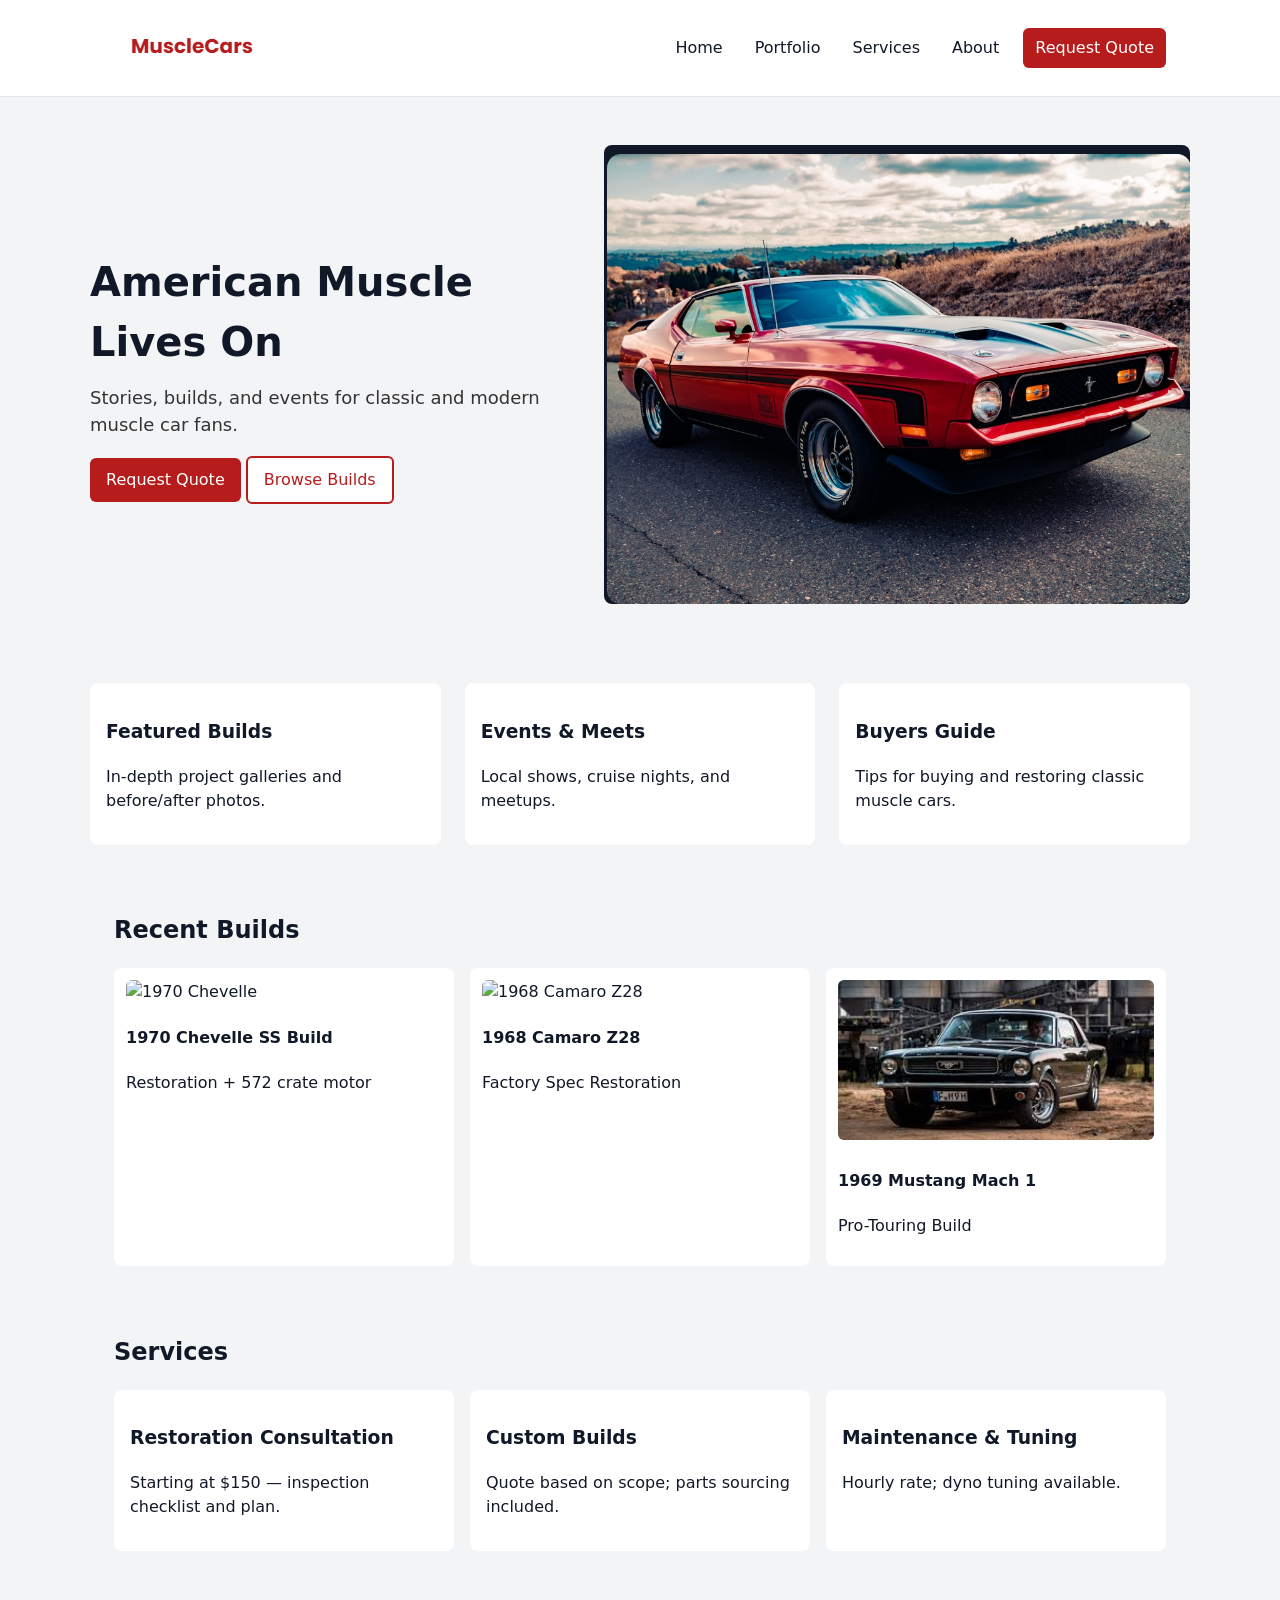
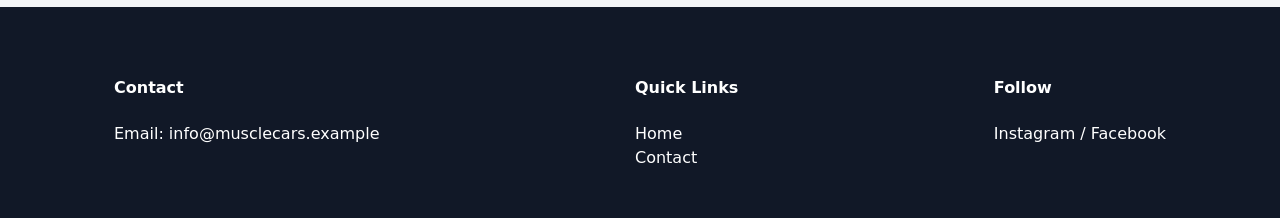
==== index.html @ 22e44e2d "Corrections" ====
<!doctype html>
<html lang="en">
<head>
  <meta charset="utf-8" />
  <meta name="viewport" content="width=device-width, initial-scale=1" />
  <title>Muscle Cars — Home</title>
  <meta name="description" content="Muscle Cars: builds, restorations, and events for classic and modern muscle car fans." />
  <link rel="stylesheet" href="css/styles.css" />
  <!-- Internal CSS example (for assignment requirement) -->
  <style>
    /* Internal CSS: small page-specific rule */
    .hero-sub { color: #333333; font-size: 18px; }
  </style>
</head>
<body>
  <header class="site-header">
    <div class="container header-inner">
      <img src="images/MuscleCarLogo.png" alt="Muscle Cars logo" class="logo" />
      <nav class="main-nav" aria-label="Main navigation">
        <a class="nav-link" href="index.html">Home</a>
        <a class="nav-link" href="index.html#portfolio">Portfolio</a>
        <a class="nav-link" href="index.html#services">Services</a>
        <a class="nav-link" href="contact.html">About</a>
        <a class="nav-cta" href="contact.html">Request Quote</a>
      </nav>
    </div>
  </header>

  <main>
    <section class="hero container" id="home-hero">
      <div class="hero-text">
        <h1 class="hero-title">American Muscle Lives On</h1>
        <p class="hero-sub">Stories, builds, and events for classic and modern muscle car fans.</p>
        <a class="btn btn-primary" href="contact.html">Request Quote</a>
        <a class="btn btn-secondary" href="#portfolio">Browse Builds</a>
      </div>
      <div class="hero-image">
        <img src="images/RedMuscle.png" alt="Red muscle car" />
      </div>
    </section>

    <section class="features container">
      <div class="feature">
        <h3>Featured Builds</h3>
        <p>In-depth project galleries and before/after photos.</p>
      </div>
      <div class="feature">
        <h3>Events & Meets</h3>
        <p>Local shows, cruise nights, and meetups.</p>
      </div>
      <div class="feature">
        <h3>Buyers Guide</h3>
        <p>Tips for buying and restoring classic muscle cars.</p>
      </div>
    </section>

    <section id="portfolio" class="portfolio container">
      <h2>Recent Builds</h2>
      <div class="project-grid">
        <article class="project-card">
          <img src="images/chevelle.png" alt="1970 Chevelle" />
          <h4 class="project-title">1970 Chevelle SS Build</h4>
          <p class="project-tag">Restoration + 572 crate motor</p>
        </article>
        <article class="project-card">
          <img src="images/camaro.png" alt="1968 Camaro Z28" />
          <h4 class="project-title">1968 Camaro Z28</h4>
          <p class="project-tag">Factory Spec Restoration</p>
        </article>
        <article class="project-card">
          <img src="images/Mustang.png" alt="1969 Mustang Mach 1" />
          <h4 class="project-title">1969 Mustang Mach 1</h4>
          <p class="project-tag">Pro-Touring Build</p>
        </article>
      </div>
    </section>

    <section id="services" class="services container">
      <h2>Services</h2>
      <div class="service-grid">
        <div class="service-card">
          <h3>Restoration Consultation</h3>
          <p>Starting at $150 — inspection checklist and plan.</p>
        </div>
        <div class="service-card">
          <h3>Custom Builds</h3>
          <p>Quote based on scope; parts sourcing included.</p>
        </div>
        <div class="service-card">
          <h3>Maintenance & Tuning</h3>
          <p>Hourly rate; dyno tuning available.</p>
        </div>
      </div>
    </section>
  </main>

  <footer class="site-footer">
    <div class="container footer-inner">
      <div class="footer-col">
        <h4>Contact</h4>
        <p>Email: info@musclecars.example</p>
      </div>
      <div class="footer-col">
        <h4>Quick Links</h4>
        <a href="index.html">Home</a><br />
        <a href="contact.html">Contact</a>
      </div>
      <div class="footer-col">
        <h4>Follow</h4>
        <p>Instagram / Facebook</p>
      </div>
    </div>
  </footer>

  <!-- Inline CSS example on a single element (for assignment requirement) -->
  <script>
    // No inline CSS here; example below in contact.html form button
  </script>
</body>
</html>
---- css/styles.css ----
/* css/styles.css - External stylesheet */

/* Root variables */
:root{
  --primary:#B71C1C;
  --accent:#111827;
  --bg:#F3F4F6;
  --muted:#9CA3AF;
  --container-width:1100px;
  --gap:24px;
  --radius:8px;
  font-family: Inter, system-ui, -apple-system, "Segoe UI", Roboto, "Helvetica Neue", Arial;
}

/* Global reset and container */
*{box-sizing:border-box}
body{margin:0;background:var(--bg);color:var(--accent);line-height:1.5}
.container{max-width:var(--container-width);margin:0 auto;padding:24px}

/* Header */
.site-header{background:#fff;border-bottom:1px solid #e6e6e6}
.header-inner{display:flex;align-items:center;justify-content:space-between}
.logo{height:48px}
.main-nav{display:flex;gap:16px;align-items:center}
.nav-link{text-decoration:none;color:var(--accent);padding:8px}
.nav-cta{background:var(--primary);color:#fff;padding:8px 12px;border-radius:6px;text-decoration:none}

/* Hero */
.hero{display:flex;gap:32px;align-items:center;padding:48px 0}
.hero-text{flex:1}
.hero-title{font-size:40px;margin:0 0 12px}
.hero-sub{margin:0 0 18px;color:var(--muted)}
.hero-image img{max-width:100%;border-radius:8px}

/* Buttons */
.btn{display:inline-block;text-decoration:none;border-radius:6px;padding:10px 16px}
.btn-primary{background:var(--primary);color:#fff}
.btn-secondary{background:#fff;border:2px solid var(--primary);color:var(--primary)}

/* Features */
.features{display:flex;gap:24px;padding:24px 0}
.feature{background:#fff;padding:16px;border-radius:8px;flex:1}

/* Portfolio */
.project-grid{display:grid;grid-template-columns:repeat(3,1fr);gap:16px;margin-top:16px}
.project-card{background:#fff;padding:12px;border-radius:8px}
.project-card img{width:100%;height:160px;object-fit:cover;border-radius:6px}
.placeholder-img{height:160px;background:#ddd;border-radius:6px}

/* Services */
.service-grid{display:flex;gap:16px}
.service-card{background:#fff;padding:16px;border-radius:8px;flex:1}

/* Form */
.form{background:#fff;padding:20px;border-radius:8px}
.form-input{width:100%;padding:10px;margin:8px 0 16px;border:1px solid #ddd;border-radius:6px}
.checkbox-label{display:flex;gap:8px;align-items:center}

/* Footer */
.site-footer{background:#111827;color:#fff;padding:24px 0;margin-top:32px}
.footer-inner{display:flex;gap:24px;justify-content:space-between}
.footer-col a{color:#fff;text-decoration:none}

/* Responsive rules */
@media (max-width: 900px){
  .hero{flex-direction:column}
  .project-grid{grid-template-columns:repeat(2,1fr)}
  .service-grid{flex-direction:column}
}
@media (max-width: 480px){
  .project-grid{grid-template-columns:1fr}
  .header-inner{flex-direction:column;gap:12px}
  .hero-title{font-size:28px}
}
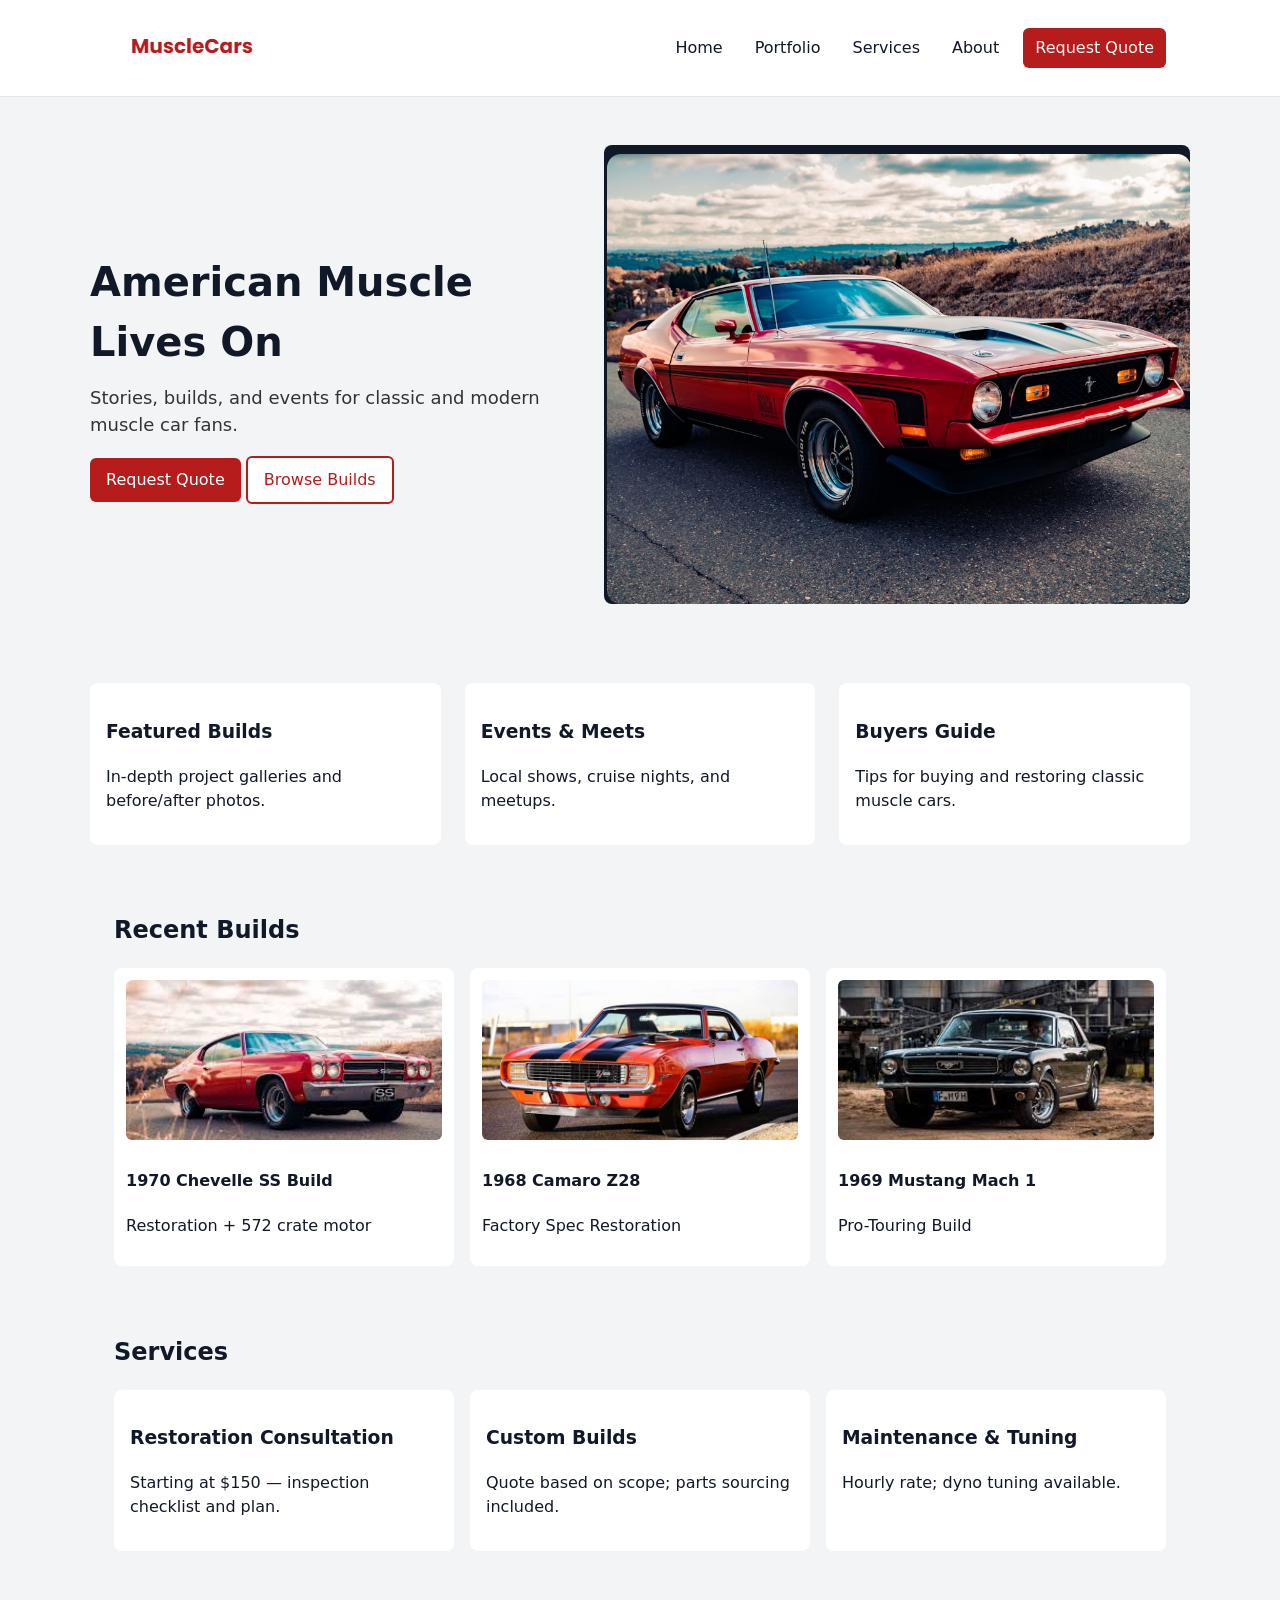
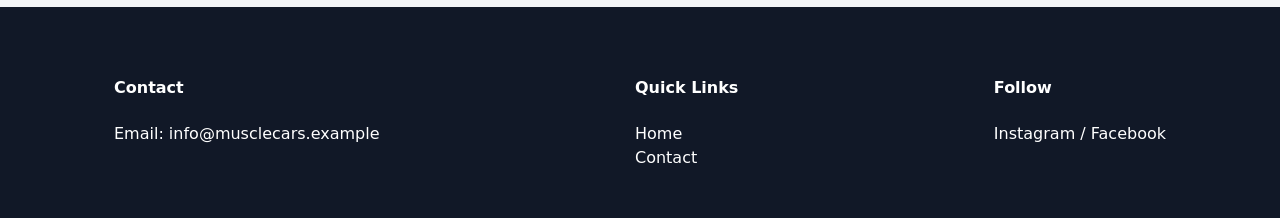
==== commit 0ec60826: "photo correction" ====
--- a/index.html
+++ b/index.html
@@ -58,12 +58,12 @@
       <h2>Recent Builds</h2>
       <div class="project-grid">
         <article class="project-card">
-          <img src="images/chevelle.png" alt="1970 Chevelle" />
+          <img src="images/Chevelle.png" alt="1970 Chevelle" />
           <h4 class="project-title">1970 Chevelle SS Build</h4>
           <p class="project-tag">Restoration + 572 crate motor</p>
         </article>
         <article class="project-card">
-          <img src="images/camaro.png" alt="1968 Camaro Z28" />
+          <img src="images/Camaro.png" alt="1968 Camaro Z28" />
           <h4 class="project-title">1968 Camaro Z28</h4>
           <p class="project-tag">Factory Spec Restoration</p>
         </article>
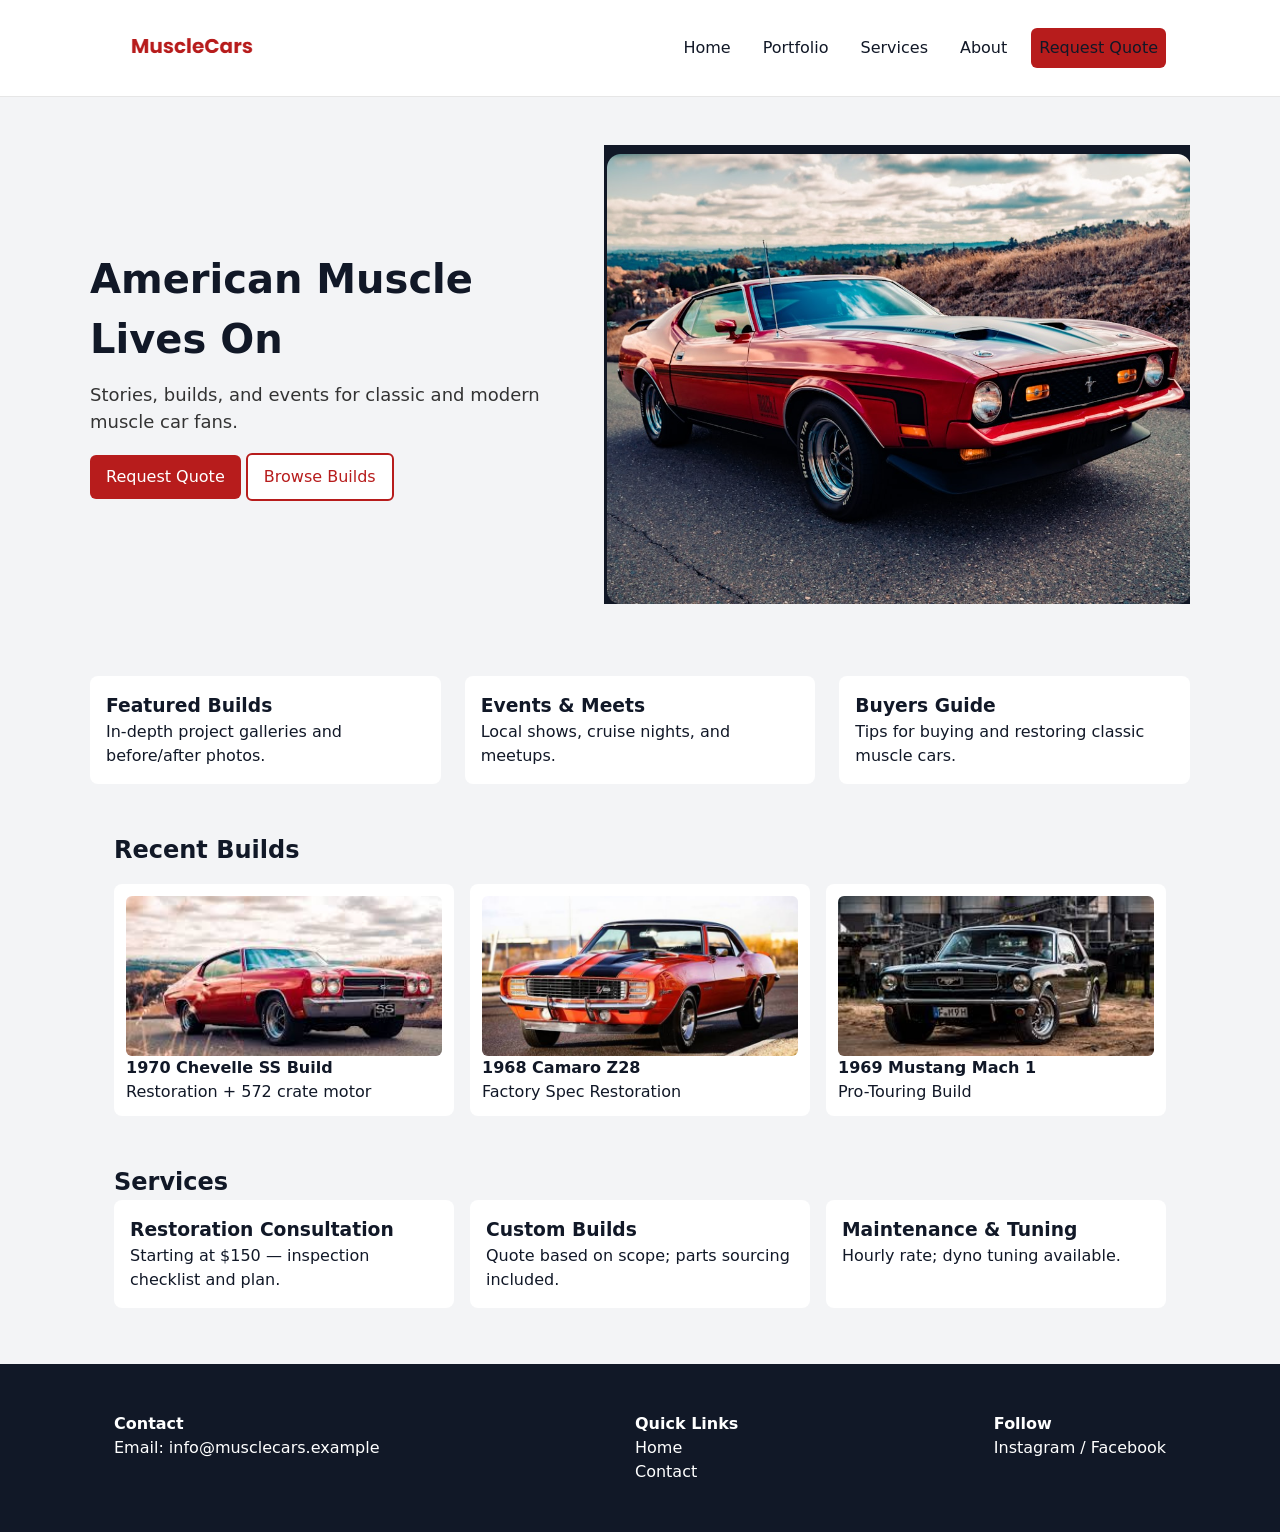
==== commit ee143c30: "mobile edits" ====
--- a/index.html
+++ b/index.html
@@ -6,20 +6,25 @@
   <title>Muscle Cars — Home</title>
   <meta name="description" content="Muscle Cars: builds, restorations, and events for classic and modern muscle car fans." />
   <link rel="stylesheet" href="css/styles.css" />
-  <!-- Internal CSS example (for assignment requirement) -->
+
+  <!-- Internal CSS (assignment requirement) -->
   <style>
-    /* Internal CSS: small page-specific rule */
     .hero-sub { color: #333333; font-size: 18px; }
   </style>
 </head>
+
 <body>
   <header class="site-header">
     <div class="container header-inner">
       <img src="images/MuscleCarLogo.png" alt="Muscle Cars logo" class="logo" />
+
+      <!-- Mobile Menu Button -->
+      <button class="menu-toggle" aria-label="Toggle navigation">☰</button>
+
       <nav class="main-nav" aria-label="Main navigation">
         <a class="nav-link" href="index.html">Home</a>
-        <a class="nav-link" href="index.html#portfolio">Portfolio</a>
-        <a class="nav-link" href="index.html#services">Services</a>
+        <a class="nav-link" href="#portfolio">Portfolio</a>
+        <a class="nav-link" href="#services">Services</a>
         <a class="nav-link" href="contact.html">About</a>
         <a class="nav-cta" href="contact.html">Request Quote</a>
       </nav>
@@ -34,6 +39,7 @@
         <a class="btn btn-primary" href="contact.html">Request Quote</a>
         <a class="btn btn-secondary" href="#portfolio">Browse Builds</a>
       </div>
+
       <div class="hero-image">
         <img src="images/RedMuscle.png" alt="Red muscle car" />
       </div>
@@ -62,11 +68,13 @@
           <h4 class="project-title">1970 Chevelle SS Build</h4>
           <p class="project-tag">Restoration + 572 crate motor</p>
         </article>
+
         <article class="project-card">
           <img src="images/Camaro.png" alt="1968 Camaro Z28" />
           <h4 class="project-title">1968 Camaro Z28</h4>
           <p class="project-tag">Factory Spec Restoration</p>
         </article>
+
         <article class="project-card">
           <img src="images/Mustang.png" alt="1969 Mustang Mach 1" />
           <h4 class="project-title">1969 Mustang Mach 1</h4>
@@ -100,11 +108,13 @@
         <h4>Contact</h4>
         <p>Email: info@musclecars.example</p>
       </div>
+
       <div class="footer-col">
         <h4>Quick Links</h4>
         <a href="index.html">Home</a><br />
         <a href="contact.html">Contact</a>
       </div>
+
       <div class="footer-col">
         <h4>Follow</h4>
         <p>Instagram / Facebook</p>
@@ -112,9 +122,13 @@
     </div>
   </footer>
 
-  <!-- Inline CSS example on a single element (for assignment requirement) -->
   <script>
-    // No inline CSS here; example below in contact.html form button
+    // Mobile menu toggle
+    const toggle = document.querySelector(".menu-toggle");
+    const nav = document.querySelector(".main-nav");
+    toggle.addEventListener("click", () => {
+      nav.classList.toggle("open");
+    });
   </script>
 </body>
 </html>
--- a/css/styles.css
+++ b/css/styles.css
@@ -1,5 +1,3 @@
-/* css/styles.css - External stylesheet */
-
 /* Root variables */
 :root{
   --primary:#B71C1C;
@@ -12,25 +10,51 @@
   font-family: Inter, system-ui, -apple-system, "Segoe UI", Roboto, "Helvetica Neue", Arial;
 }
 
-/* Global reset and container */
-*{box-sizing:border-box}
-body{margin:0;background:var(--bg);color:var(--accent);line-height:1.5}
+/* Reset */
+*{box-sizing:border-box;margin:0;padding:0}
+body{background:var(--bg);color:var(--accent);line-height:1.5}
+img{max-width:100%;height:auto;display:block}
+
+/* Layout */
 .container{max-width:var(--container-width);margin:0 auto;padding:24px}
 
 /* Header */
-.site-header{background:#fff;border-bottom:1px solid #e6e6e6}
+.site-header{background:#fff;border-bottom:1px solid #e6e6e6;position:sticky;top:0;z-index:10}
 .header-inner{display:flex;align-items:center;justify-content:space-between}
 .logo{height:48px}
-.main-nav{display:flex;gap:16px;align-items:center}
-.nav-link{text-decoration:none;color:var(--accent);padding:8px}
-.nav-cta{background:var(--primary);color:#fff;padding:8px 12px;border-radius:6px;text-decoration:none}
+
+/* Mobile Menu Button */
+.menu-toggle{
+  display:none;
+  background:none;
+  border:none;
+  font-size:28px;
+  cursor:pointer;
+}
+
+/* Navigation */
+.main-nav{
+  display:flex;
+  gap:16px;
+  align-items:center;
+}
+.main-nav a{text-decoration:none;color:var(--accent);padding:8px}
+.nav-cta{background:var(--primary);color:#fff;padding:8px 12px;border-radius:6px}
+
+/* Mobile Nav */
+.main-nav.open{
+  display:flex;
+  flex-direction:column;
+  background:#fff;
+  padding:16px;
+  width:100%;
+}
 
 /* Hero */
 .hero{display:flex;gap:32px;align-items:center;padding:48px 0}
 .hero-text{flex:1}
-.hero-title{font-size:40px;margin:0 0 12px}
-.hero-sub{margin:0 0 18px;color:var(--muted)}
-.hero-image img{max-width:100%;border-radius:8px}
+.hero-title{font-size:40px;margin-bottom:12px}
+.hero-sub{margin-bottom:18px;color:var(--muted)}
 
 /* Buttons */
 .btn{display:inline-block;text-decoration:none;border-radius:6px;padding:10px 16px}
@@ -42,33 +66,58 @@
 .feature{background:#fff;padding:16px;border-radius:8px;flex:1}
 
 /* Portfolio */
-.project-grid{display:grid;grid-template-columns:repeat(3,1fr);gap:16px;margin-top:16px}
+.project-grid{
+  display:grid;
+  grid-template-columns:repeat(3,1fr);
+  gap:16px;
+  margin-top:16px;
+}
 .project-card{background:#fff;padding:12px;border-radius:8px}
 .project-card img{width:100%;height:160px;object-fit:cover;border-radius:6px}
-.placeholder-img{height:160px;background:#ddd;border-radius:6px}
 
 /* Services */
 .service-grid{display:flex;gap:16px}
 .service-card{background:#fff;padding:16px;border-radius:8px;flex:1}
 
 /* Form */
-.form{background:#fff;padding:20px;border-radius:8px}
-.form-input{width:100%;padding:10px;margin:8px 0 16px;border:1px solid #ddd;border-radius:6px}
+.form{background:#fff;padding:20px;border-radius:8px;margin-bottom:32px}
+.form-input{
+  width:100%;
+  padding:10px;
+  margin:8px 0 16px;
+  border:1px solid #ddd;
+  border-radius:6px;
+}
 .checkbox-label{display:flex;gap:8px;align-items:center}
 
 /* Footer */
 .site-footer{background:#111827;color:#fff;padding:24px 0;margin-top:32px}
-.footer-inner{display:flex;gap:24px;justify-content:space-between}
+.footer-inner{display:flex;gap:24px;justify-content:space-between;flex-wrap:wrap}
 .footer-col a{color:#fff;text-decoration:none}
 
-/* Responsive rules */
+/* ------------------------------- */
+/* RESPONSIVE BREAKPOINTS */
+/* ------------------------------- */
+
+/* Tablet */
 @media (max-width: 900px){
-  .hero{flex-direction:column}
+  .hero{flex-direction:column;text-align:center}
+  .features{flex-direction:column}
+  .service-grid{flex-direction:column}
   .project-grid{grid-template-columns:repeat(2,1fr)}
-  .service-grid{flex-direction:column}
 }
+
+/* Mobile */
+@media (max-width: 768px){
+  .menu-toggle{display:block}
+  .main-nav{display:none}
+  .hero-title{font-size:32px}
+}
+
+/* Small Mobile */
 @media (max-width: 480px){
   .project-grid{grid-template-columns:1fr}
   .header-inner{flex-direction:column;gap:12px}
-  .hero-title{font-size:28px}
+  .hero-title{font-size:26px}
+  body{font-size:16px}
 }
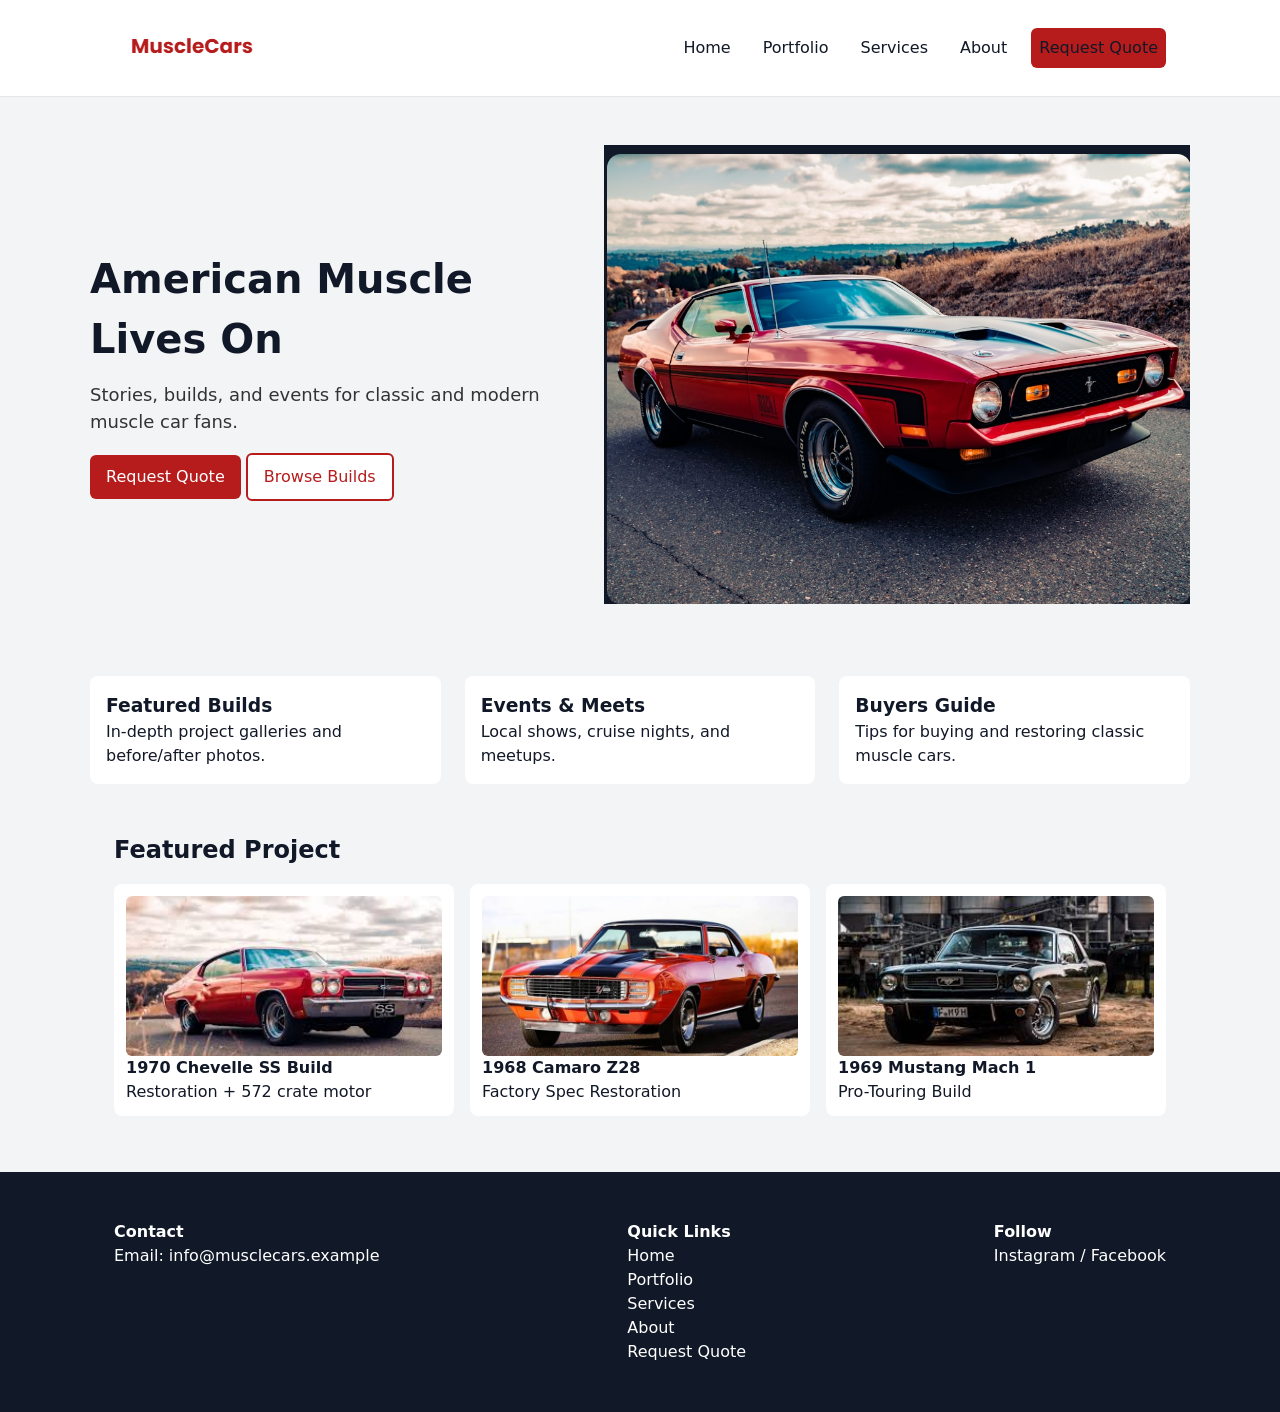
==== commit f8f251f5: "major changes" ====
--- a/index.html
+++ b/index.html
@@ -6,27 +6,23 @@
   <title>Muscle Cars — Home</title>
   <meta name="description" content="Muscle Cars: builds, restorations, and events for classic and modern muscle car fans." />
   <link rel="stylesheet" href="css/styles.css" />
-
-  <!-- Internal CSS (assignment requirement) -->
   <style>
     .hero-sub { color: #333333; font-size: 18px; }
   </style>
 </head>
-
 <body>
   <header class="site-header">
     <div class="container header-inner">
       <img src="images/MuscleCarLogo.png" alt="Muscle Cars logo" class="logo" />
 
-      <!-- Mobile Menu Button -->
-      <button class="menu-toggle" aria-label="Toggle navigation">☰</button>
+      <button class="menu-toggle" aria-label="Toggle navigation" aria-expanded="false">☰</button>
 
       <nav class="main-nav" aria-label="Main navigation">
         <a class="nav-link" href="index.html">Home</a>
-        <a class="nav-link" href="#portfolio">Portfolio</a>
-        <a class="nav-link" href="#services">Services</a>
-        <a class="nav-link" href="contact.html">About</a>
-        <a class="nav-cta" href="contact.html">Request Quote</a>
+        <a class="nav-link" href="portfolio.html">Portfolio</a>
+        <a class="nav-link" href="services.html">Services</a>
+        <a class="nav-link" href="about.html">About</a>
+        <a class="nav-cta" href="request-quote.html">Request Quote</a>
       </nav>
     </div>
   </header>
@@ -36,8 +32,8 @@
       <div class="hero-text">
         <h1 class="hero-title">American Muscle Lives On</h1>
         <p class="hero-sub">Stories, builds, and events for classic and modern muscle car fans.</p>
-        <a class="btn btn-primary" href="contact.html">Request Quote</a>
-        <a class="btn btn-secondary" href="#portfolio">Browse Builds</a>
+        <a class="btn btn-primary" href="request-quote.html">Request Quote</a>
+        <a class="btn btn-secondary" href="portfolio.html">Browse Builds</a>
       </div>
 
       <div class="hero-image">
@@ -60,44 +56,24 @@
       </div>
     </section>
 
-    <section id="portfolio" class="portfolio container">
-      <h2>Recent Builds</h2>
+    <section class="portfolio container">
+      <h2>Featured Project</h2>
       <div class="project-grid">
         <article class="project-card">
           <img src="images/Chevelle.png" alt="1970 Chevelle" />
           <h4 class="project-title">1970 Chevelle SS Build</h4>
           <p class="project-tag">Restoration + 572 crate motor</p>
         </article>
-
         <article class="project-card">
           <img src="images/Camaro.png" alt="1968 Camaro Z28" />
           <h4 class="project-title">1968 Camaro Z28</h4>
           <p class="project-tag">Factory Spec Restoration</p>
         </article>
-
         <article class="project-card">
           <img src="images/Mustang.png" alt="1969 Mustang Mach 1" />
           <h4 class="project-title">1969 Mustang Mach 1</h4>
           <p class="project-tag">Pro-Touring Build</p>
         </article>
-      </div>
-    </section>
-
-    <section id="services" class="services container">
-      <h2>Services</h2>
-      <div class="service-grid">
-        <div class="service-card">
-          <h3>Restoration Consultation</h3>
-          <p>Starting at $150 — inspection checklist and plan.</p>
-        </div>
-        <div class="service-card">
-          <h3>Custom Builds</h3>
-          <p>Quote based on scope; parts sourcing included.</p>
-        </div>
-        <div class="service-card">
-          <h3>Maintenance & Tuning</h3>
-          <p>Hourly rate; dyno tuning available.</p>
-        </div>
       </div>
     </section>
   </main>
@@ -108,13 +84,14 @@
         <h4>Contact</h4>
         <p>Email: info@musclecars.example</p>
       </div>
-
       <div class="footer-col">
         <h4>Quick Links</h4>
         <a href="index.html">Home</a><br />
-        <a href="contact.html">Contact</a>
+        <a href="portfolio.html">Portfolio</a><br />
+        <a href="services.html">Services</a><br />
+        <a href="about.html">About</a><br />
+        <a href="request-quote.html">Request Quote</a>
       </div>
-
       <div class="footer-col">
         <h4>Follow</h4>
         <p>Instagram / Facebook</p>
@@ -123,11 +100,11 @@
   </footer>
 
   <script>
-    // Mobile menu toggle
     const toggle = document.querySelector(".menu-toggle");
     const nav = document.querySelector(".main-nav");
     toggle.addEventListener("click", () => {
-      nav.classList.toggle("open");
+      const isOpen = nav.classList.toggle("open");
+      toggle.setAttribute("aria-expanded", isOpen ? "true" : "false");
     });
   </script>
 </body>
--- a/css/styles.css
+++ b/css/styles.css
@@ -121,3 +121,19 @@
   .hero-title{font-size:26px}
   body{font-size:16px}
 }
+.page-header{
+  margin-bottom:24px;
+}
+.page-header h1{
+  font-size:32px;
+  margin-bottom:8px;
+}
+.page-header p{
+  color:var(--muted);
+}
+.about-content,
+.portfolio-list{
+  background:#fff;
+  padding:16px;
+  border-radius:8px;
+}
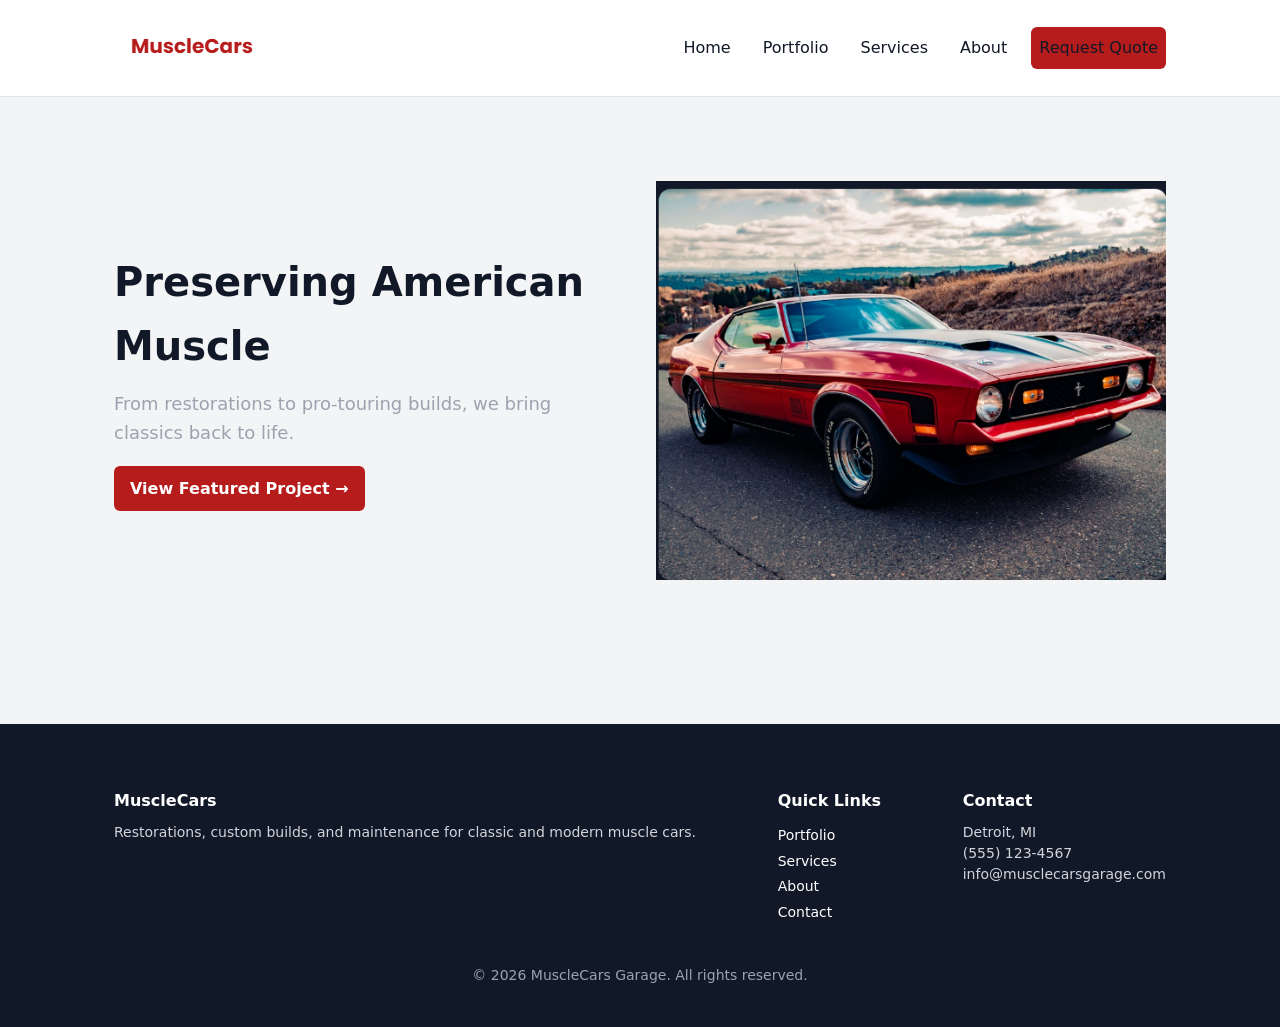
==== commit 2e9f4fb4: "Footer and Accessibility" ====
--- a/index.html
+++ b/index.html
@@ -3,77 +3,33 @@
 <head>
   <meta charset="utf-8" />
   <meta name="viewport" content="width=device-width, initial-scale=1" />
-  <title>Muscle Cars — Home</title>
-  <meta name="description" content="Muscle Cars: builds, restorations, and events for classic and modern muscle car fans." />
+  <title>MuscleCars — Home</title>
   <link rel="stylesheet" href="css/styles.css" />
-  <style>
-    .hero-sub { color: #333333; font-size: 18px; }
-  </style>
 </head>
+
 <body>
   <header class="site-header">
     <div class="container header-inner">
-      <img src="images/MuscleCarLogo.png" alt="Muscle Cars logo" class="logo" />
-
-      <button class="menu-toggle" aria-label="Toggle navigation" aria-expanded="false">☰</button>
-
-      <nav class="main-nav" aria-label="Main navigation">
-        <a class="nav-link" href="index.html">Home</a>
-        <a class="nav-link" href="portfolio.html">Portfolio</a>
-        <a class="nav-link" href="services.html">Services</a>
-        <a class="nav-link" href="about.html">About</a>
+      <img src="images/MuscleCarLogo.png" alt="MuscleCars logo" class="logo" />
+      <nav class="main-nav">
+        <a href="index.html">Home</a>
+        <a href="portfolio.html">Portfolio</a>
+        <a href="services.html">Services</a>
+        <a href="about.html">About</a>
         <a class="nav-cta" href="request-quote.html">Request Quote</a>
       </nav>
     </div>
   </header>
 
-  <main>
-    <section class="hero container" id="home-hero">
+  <main class="container">
+    <section class="hero">
       <div class="hero-text">
-        <h1 class="hero-title">American Muscle Lives On</h1>
-        <p class="hero-sub">Stories, builds, and events for classic and modern muscle car fans.</p>
-        <a class="btn btn-primary" href="request-quote.html">Request Quote</a>
-        <a class="btn btn-secondary" href="portfolio.html">Browse Builds</a>
+        <h1 class="hero-title">Preserving American Muscle</h1>
+        <p class="hero-sub">From restorations to pro‑touring builds, we bring classics back to life.</p>
+        <a href="portfolio.html#chevelle" class="btn btn-primary">View Featured Project →</a>
       </div>
-
       <div class="hero-image">
-        <img src="images/RedMuscle.png" alt="Red muscle car" />
-      </div>
-    </section>
-
-    <section class="features container">
-      <div class="feature">
-        <h3>Featured Builds</h3>
-        <p>In-depth project galleries and before/after photos.</p>
-      </div>
-      <div class="feature">
-        <h3>Events & Meets</h3>
-        <p>Local shows, cruise nights, and meetups.</p>
-      </div>
-      <div class="feature">
-        <h3>Buyers Guide</h3>
-        <p>Tips for buying and restoring classic muscle cars.</p>
-      </div>
-    </section>
-
-    <section class="portfolio container">
-      <h2>Featured Project</h2>
-      <div class="project-grid">
-        <article class="project-card">
-          <img src="images/Chevelle.png" alt="1970 Chevelle" />
-          <h4 class="project-title">1970 Chevelle SS Build</h4>
-          <p class="project-tag">Restoration + 572 crate motor</p>
-        </article>
-        <article class="project-card">
-          <img src="images/Camaro.png" alt="1968 Camaro Z28" />
-          <h4 class="project-title">1968 Camaro Z28</h4>
-          <p class="project-tag">Factory Spec Restoration</p>
-        </article>
-        <article class="project-card">
-          <img src="images/Mustang.png" alt="1969 Mustang Mach 1" />
-          <h4 class="project-title">1969 Mustang Mach 1</h4>
-          <p class="project-tag">Pro-Touring Build</p>
-        </article>
+        <img src="images/RedMuscle.png" alt="Classic muscle car" />
       </div>
     </section>
   </main>
@@ -81,31 +37,22 @@
   <footer class="site-footer">
     <div class="container footer-inner">
       <div class="footer-col">
-        <h4>Contact</h4>
-        <p>Email: info@musclecars.example</p>
+        <h4>MuscleCars</h4>
+        <p>Restorations, custom builds, and maintenance for classic and modern muscle cars.</p>
       </div>
       <div class="footer-col">
         <h4>Quick Links</h4>
-        <a href="index.html">Home</a><br />
         <a href="portfolio.html">Portfolio</a><br />
         <a href="services.html">Services</a><br />
         <a href="about.html">About</a><br />
-        <a href="request-quote.html">Request Quote</a>
+        <a href="request-quote.html">Contact</a>
       </div>
       <div class="footer-col">
-        <h4>Follow</h4>
-        <p>Instagram / Facebook</p>
+        <h4>Contact</h4>
+        <p>Detroit, MI<br />(555) 123-4567<br />info@musclecarsgarage.com</p>
       </div>
     </div>
+    <p style="text-align:center; margin-top:16px; font-size:14px; color:#9CA3AF;">© 2026 MuscleCars Garage. All rights reserved.</p>
   </footer>
-
-  <script>
-    const toggle = document.querySelector(".menu-toggle");
-    const nav = document.querySelector(".main-nav");
-    toggle.addEventListener("click", () => {
-      const isOpen = nav.classList.toggle("open");
-      toggle.setAttribute("aria-expanded", isOpen ? "true" : "false");
-    });
-  </script>
 </body>
 </html>
--- a/css/styles.css
+++ b/css/styles.css
@@ -1,139 +1,552 @@
-/* Root variables */
-:root{
-  --primary:#B71C1C;
-  --accent:#111827;
-  --bg:#F3F4F6;
-  --muted:#9CA3AF;
-  --container-width:1100px;
-  --gap:24px;
-  --radius:8px;
+/* ------------------------------- */
+/* Root Variables & Global Styles  */
+/* ------------------------------- */
+:root {
+  --primary: #B71C1C;
+  --accent: #111827;
+  --bg: #F3F4F6;
+  --muted: #9CA3AF;
+  --radius: 8px;
+  --container-width: 1100px;
   font-family: Inter, system-ui, -apple-system, "Segoe UI", Roboto, "Helvetica Neue", Arial;
 }
 
-/* Reset */
-*{box-sizing:border-box;margin:0;padding:0}
-body{background:var(--bg);color:var(--accent);line-height:1.5}
-img{max-width:100%;height:auto;display:block}
-
-/* Layout */
-.container{max-width:var(--container-width);margin:0 auto;padding:24px}
+/* Smooth scrolling */
+html {
+  scroll-behavior: smooth;
+}
+
+* {
+  box-sizing: border-box;
+  margin: 0;
+  padding: 0;
+}
+
+body {
+  background: var(--bg);
+  color: var(--accent);
+  line-height: 1.6;
+}
+
+img {
+  max-width: 100%;
+  height: auto;
+  display: block;
+}
+
+.container {
+  max-width: var(--container-width);
+  margin: 0 auto;
+  padding: 24px;
+}
 
 /* Header */
-.site-header{background:#fff;border-bottom:1px solid #e6e6e6;position:sticky;top:0;z-index:10}
-.header-inner{display:flex;align-items:center;justify-content:space-between}
-.logo{height:48px}
-
-/* Mobile Menu Button */
-.menu-toggle{
-  display:none;
-  background:none;
-  border:none;
-  font-size:28px;
-  cursor:pointer;
-}
-
-/* Navigation */
-.main-nav{
-  display:flex;
-  gap:16px;
-  align-items:center;
-}
-.main-nav a{text-decoration:none;color:var(--accent);padding:8px}
-.nav-cta{background:var(--primary);color:#fff;padding:8px 12px;border-radius:6px}
-
-/* Mobile Nav */
-.main-nav.open{
-  display:flex;
-  flex-direction:column;
-  background:#fff;
-  padding:16px;
-  width:100%;
-}
-
-/* Hero */
-.hero{display:flex;gap:32px;align-items:center;padding:48px 0}
-.hero-text{flex:1}
-.hero-title{font-size:40px;margin-bottom:12px}
-.hero-sub{margin-bottom:18px;color:var(--muted)}
+.site-header {
+  background: #fff;
+  border-bottom: 1px solid #e6e6e6;
+  position: sticky;
+  top: 0;
+  z-index: 10;
+}
+
+.header-inner {
+  display: flex;
+  align-items: center;
+  justify-content: space-between;
+}
+
+.logo {
+  height: 48px;
+}
+
+.menu-toggle {
+  display: none;
+  background: none;
+  border: none;
+  font-size: 28px;
+  cursor: pointer;
+}
+
+.main-nav {
+  display: flex;
+  gap: 16px;
+  align-items: center;
+}
+
+.main-nav a {
+  text-decoration: none;
+  color: var(--accent);
+  padding: 8px;
+  font-weight: 500;
+}
+
+.nav-cta {
+  background: var(--primary);
+  color: #fff;
+  padding: 8px 12px;
+  border-radius: 6px;
+  text-decoration: none;
+  font-weight: 600;
+}
+
+/* Hero (Home) */
+.hero {
+  display: flex;
+  gap: 32px;
+  align-items: center;
+  padding: 60px 0;
+}
+
+.hero-text {
+  flex: 1;
+}
+
+.hero-title {
+  font-size: 40px;
+  font-weight: 700;
+  margin-bottom: 12px;
+}
+
+.hero-sub {
+  margin-bottom: 18px;
+  color: var(--muted);
+  font-size: 18px;
+}
+
+.hero-image {
+  flex: 1;
+}
 
 /* Buttons */
-.btn{display:inline-block;text-decoration:none;border-radius:6px;padding:10px 16px}
-.btn-primary{background:var(--primary);color:#fff}
-.btn-secondary{background:#fff;border:2px solid var(--primary);color:var(--primary)}
-
-/* Features */
-.features{display:flex;gap:24px;padding:24px 0}
-.feature{background:#fff;padding:16px;border-radius:8px;flex:1}
-
-/* Portfolio */
-.project-grid{
-  display:grid;
-  grid-template-columns:repeat(3,1fr);
-  gap:16px;
-  margin-top:16px;
-}
-.project-card{background:#fff;padding:12px;border-radius:8px}
-.project-card img{width:100%;height:160px;object-fit:cover;border-radius:6px}
+.btn {
+  display: inline-block;
+  text-decoration: none;
+  border-radius: 6px;
+  padding: 10px 16px;
+  font-weight: 600;
+}
+
+.btn-primary {
+  background: var(--primary);
+  color: #fff;
+}
+
+.btn-secondary {
+  background: #fff;
+  border: 2px solid var(--primary);
+  color: var(--primary);
+}
+
+/* Portfolio hero */
+.portfolio-hero {
+  padding: 40px 0 16px;
+}
+
+.portfolio-hero h1 {
+  font-size: 32px;
+  font-weight: 700;
+  margin-bottom: 8px;
+}
+
+.portfolio-hero p {
+  color: var(--muted);
+}
+
+/* Gallery */
+.gallery-grid {
+  display: flex;
+  gap: 24px;
+  flex-wrap: wrap;
+  margin-top: 24px;
+}
+
+.gallery-card {
+  background: #fff;
+  border-radius: var(--radius);
+  overflow: hidden;
+  flex: 1;
+  min-width: 260px;
+  box-shadow: 0 2px 4px rgba(0,0,0,0.04);
+  border: 1px solid #e5e7eb;
+}
+
+.gallery-card img {
+  width: 100%;
+  height: 180px;
+  object-fit: cover;
+}
+
+.gallery-card-body {
+  padding: 16px 18px 18px;
+}
+
+.gallery-card-body h3 {
+  font-size: 18px;
+  margin-bottom: 4px;
+  font-weight: 600;
+}
+
+.gallery-card-body p {
+  font-size: 14px;
+  color: var(--muted);
+  margin-bottom: 12px;
+}
+
+.gallery-card-body a {
+  font-size: 14px;
+  text-decoration: none;
+  color: var(--primary);
+  font-weight: 600;
+}
+
+/* Case Studies */
+.case-study-section {
+  margin-top: 48px;
+  padding: 32px 24px;
+  background: #fff;
+  border-radius: var(--radius);
+  border: 1px solid #e5e7eb;
+  opacity: 0;
+  transform: translateY(20px);
+  transition: opacity 0.6s ease, transform 0.6s ease;
+}
+
+.case-study-section.visible {
+  opacity: 1;
+  transform: translateY(0);
+}
+
+.case-study-label {
+  font-size: 12px;
+  font-weight: 700;
+  letter-spacing: 0.08em;
+  text-transform: uppercase;
+  color: var(--primary);
+  margin-bottom: 8px;
+}
+
+.case-study-section h2 {
+  font-size: 24px;
+  margin-bottom: 16px;
+  font-weight: 700;
+}
+
+.case-study-section h3 {
+  font-size: 16px;
+  margin-top: 16px;
+  margin-bottom: 6px;
+  font-weight: 600;
+}
+
+.case-study-section p {
+  font-size: 14px;
+  color: var(--accent);
+  line-height: 1.6;
+}
+
+.case-study-list {
+  margin-top: 8px;
+  margin-left: 18px;
+  font-size: 14px;
+  color: var(--accent);
+  line-height: 1.6;
+}
+
+/* Pagination */
+.pagination {
+  display: flex;
+  justify-content: center;
+  gap: 16px;
+  margin: 32px 0;
+}
+
+.page-btn {
+  background: #fff;
+  border: 1px solid #e5e7eb;
+  color: var(--accent);
+  padding: 8px 16px;
+  border-radius: var(--radius);
+  cursor: pointer;
+  font-weight: 600;
+  transition: background 0.3s ease;
+}
+
+.page-btn:hover {
+  background: var(--primary);
+  color: #fff;
+}
+
+/* Back to Top */
+#backToTop {
+  position: fixed;
+  bottom: 24px;
+  right: 24px;
+  background: var(--primary);
+  color: #fff;
+  border: none;
+  border-radius: 50%;
+  width: 48px;
+  height: 48px;
+  font-size: 18px;
+  cursor: pointer;
+  box-shadow: 0 2px 6px rgba(0,0,0,0.2);
+  display: none;
+  transition: opacity 0.3s ease;
+}
+
+#backToTop.show {
+  display: block;
+}
 
 /* Services */
-.service-grid{display:flex;gap:16px}
-.service-card{background:#fff;padding:16px;border-radius:8px;flex:1}
-
-/* Form */
-.form{background:#fff;padding:20px;border-radius:8px;margin-bottom:32px}
-.form-input{
-  width:100%;
-  padding:10px;
-  margin:8px 0 16px;
-  border:1px solid #ddd;
-  border-radius:6px;
-}
-.checkbox-label{display:flex;gap:8px;align-items:center}
+.services-hero {
+  text-align: center;
+  padding: 48px 0 32px;
+}
+
+.services-hero h1 {
+  font-size: 32px;
+  margin-bottom: 12px;
+  font-weight: 700;
+}
+
+.services-hero p {
+  max-width: 640px;
+  margin: 0 auto;
+  color: var(--muted);
+}
+
+.services-grid {
+  display: flex;
+  gap: 24px;
+  flex-wrap: wrap;
+  margin-top: 32px;
+}
+
+.service-card {
+  background: #fff;
+  border-radius: var(--radius);
+  padding: 24px;
+  flex: 1;
+  min-width: 260px;
+  box-shadow: 0 2px 4px rgba(0,0,0,0.04);
+  border: 1px solid #e5e7eb;
+}
+
+.service-card h3 {
+  font-size: 20px;
+  margin-bottom: 8px;
+  font-weight: 600;
+}
+
+.service-card p {
+  color: var(--muted);
+  font-size: 14px;
+  margin-bottom: 8px;
+}
+
+.service-price {
+  font-weight: 600;
+  font-size: 14px;
+  color: var(--accent);
+}
+
+/* FAQ */
+.faq-section {
+  margin-top: 48px;
+  padding-top: 32px;
+  border-top: 1px solid #e5e7eb;
+}
+
+.faq-section h2 {
+  font-size: 24px;
+  margin-bottom: 16px;
+  font-weight: 700;
+}
+
+.faq-list {
+  display: flex;
+  flex-direction: column;
+  gap: 16px;
+}
+
+.faq-item h3 {
+  font-size: 16px;
+  margin-bottom: 4px;
+  font-weight: 600;
+}
+
+.faq-item p {
+  font-size: 14px;
+  color: var(--muted);
+}
+
+/* About */
+.about-hero {
+  padding: 40px 0 16px;
+}
+
+.about-hero h1 {
+  font-size: 32px;
+  font-weight: 700;
+  margin-bottom: 8px;
+}
+
+.about-hero p {
+  color: var(--muted);
+}
+
+.about-grid {
+  display: flex;
+  gap: 24px;
+  flex-wrap: wrap;
+  margin-top: 24px;
+}
+
+.about-card {
+  background: #fff;
+  border-radius: var(--radius);
+  padding: 24px;
+  flex: 1;
+  min-width: 260px;
+  box-shadow: 0 2px 4px rgba(0,0,0,0.04);
+  border: 1px solid #e5e7eb;
+}
+
+.about-card h3 {
+  font-size: 18px;
+  margin-bottom: 8px;
+  font-weight: 600;
+}
+
+.about-card p {
+  font-size: 14px;
+  color: var(--muted);
+}
+
+/* Request Quote */
+.quote-section {
+  text-align: center;
+  padding: 60px 0 40px;
+}
+
+.quote-section h1 {
+  font-size: 32px;
+  margin-bottom: 12px;
+  font-weight: 700;
+}
+
+.quote-section p {
+  color: var(--muted);
+  font-size: 16px;
+  max-width: 600px;
+  margin: 0 auto;
+}
+
+.quote-form-wrapper {
+  background: #fff;
+  border-radius: var(--radius);
+  box-shadow: 0 2px 6px rgba(0,0,0,0.05);
+  padding: 32px;
+  max-width: 720px;
+  margin: 40px auto;
+  border: 1px solid #e5e7eb;
+}
+
+.quote-form-wrapper form {
+  display: grid;
+  grid-template-columns: 1fr 1fr;
+  gap: 16px;
+}
+
+.quote-form-wrapper label {
+  font-weight: 600;
+  font-size: 14px;
+  margin-bottom: 4px;
+  display: block;
+}
+
+.quote-form-wrapper input,
+.quote-form-wrapper select,
+.quote-form-wrapper textarea {
+  width: 100%;
+  padding: 10px;
+  border: 1px solid #ddd;
+  border-radius: 6px;
+  font-size: 14px;
+}
+
+.quote-form-wrapper textarea {
+  grid-column: span 2;
+  resize: vertical;
+  min-height: 120px;
+}
+
+.form-note {
+  font-size: 13px;
+  color: var(--muted);
+  margin-top: 4px;
+}
+
+.checkbox-label {
+  grid-column: span 2;
+  display: flex;
+  align-items: center;
+  gap: 8px;
+  font-size: 14px;
+  margin-top: 8px;
+}
+
+.submit-btn {
+  grid-column: span 2;
+  background: var(--primary);
+  color: #fff;
+  border: none;
+  border-radius: 6px;
+  padding: 14px 0;
+  font-size: 16px;
+  font-weight: 600;
+  cursor: pointer;
+  margin-top: 12px;
+}
+
+.submit-btn:hover {
+  background: #a31212;
+}
 
 /* Footer */
-.site-footer{background:#111827;color:#fff;padding:24px 0;margin-top:32px}
-.footer-inner{display:flex;gap:24px;justify-content:space-between;flex-wrap:wrap}
-.footer-col a{color:#fff;text-decoration:none}
-
-/* ------------------------------- */
-/* RESPONSIVE BREAKPOINTS */
-/* ------------------------------- */
-
-/* Tablet */
-@media (max-width: 900px){
-  .hero{flex-direction:column;text-align:center}
-  .features{flex-direction:column}
-  .service-grid{flex-direction:column}
-  .project-grid{grid-template-columns:repeat(2,1fr)}
-}
-
-/* Mobile */
-@media (max-width: 768px){
-  .menu-toggle{display:block}
-  .main-nav{display:none}
-  .hero-title{font-size:32px}
-}
-
-/* Small Mobile */
-@media (max-width: 480px){
-  .project-grid{grid-template-columns:1fr}
-  .header-inner{flex-direction:column;gap:12px}
-  .hero-title{font-size:26px}
-  body{font-size:16px}
-}
-.page-header{
-  margin-bottom:24px;
-}
-.page-header h1{
-  font-size:32px;
-  margin-bottom:8px;
-}
-.page-header p{
-  color:var(--muted);
-}
-.about-content,
-.portfolio-list{
-  background:#fff;
-  padding:16px;
-  border-radius:8px;
-}
+.site-footer {
+  background: var(--accent);
+  color: #fff;
+  padding: 40px 0;
+  margin-top: 60px;
+}
+
+.footer-inner {
+  display: flex;
+  gap: 24px;
+  justify-content: space-between;
+  flex-wrap: wrap;
+}
+
+.footer-col h4 {
+  color: #fff;
+  font-weight: 700;
+  margin-bottom: 8px;
+}
+
+.footer-col p {
+  color: #d1d5db;
+  font-size: 14px;
+  line-height: 1.5;
+}
+
+.footer-col a {
+  color: #fff;
+  text-decoration: none;
+  font-size: 14px;
+}
+
+.footer-col a:hover {
+  text-decoration: underline;
+}
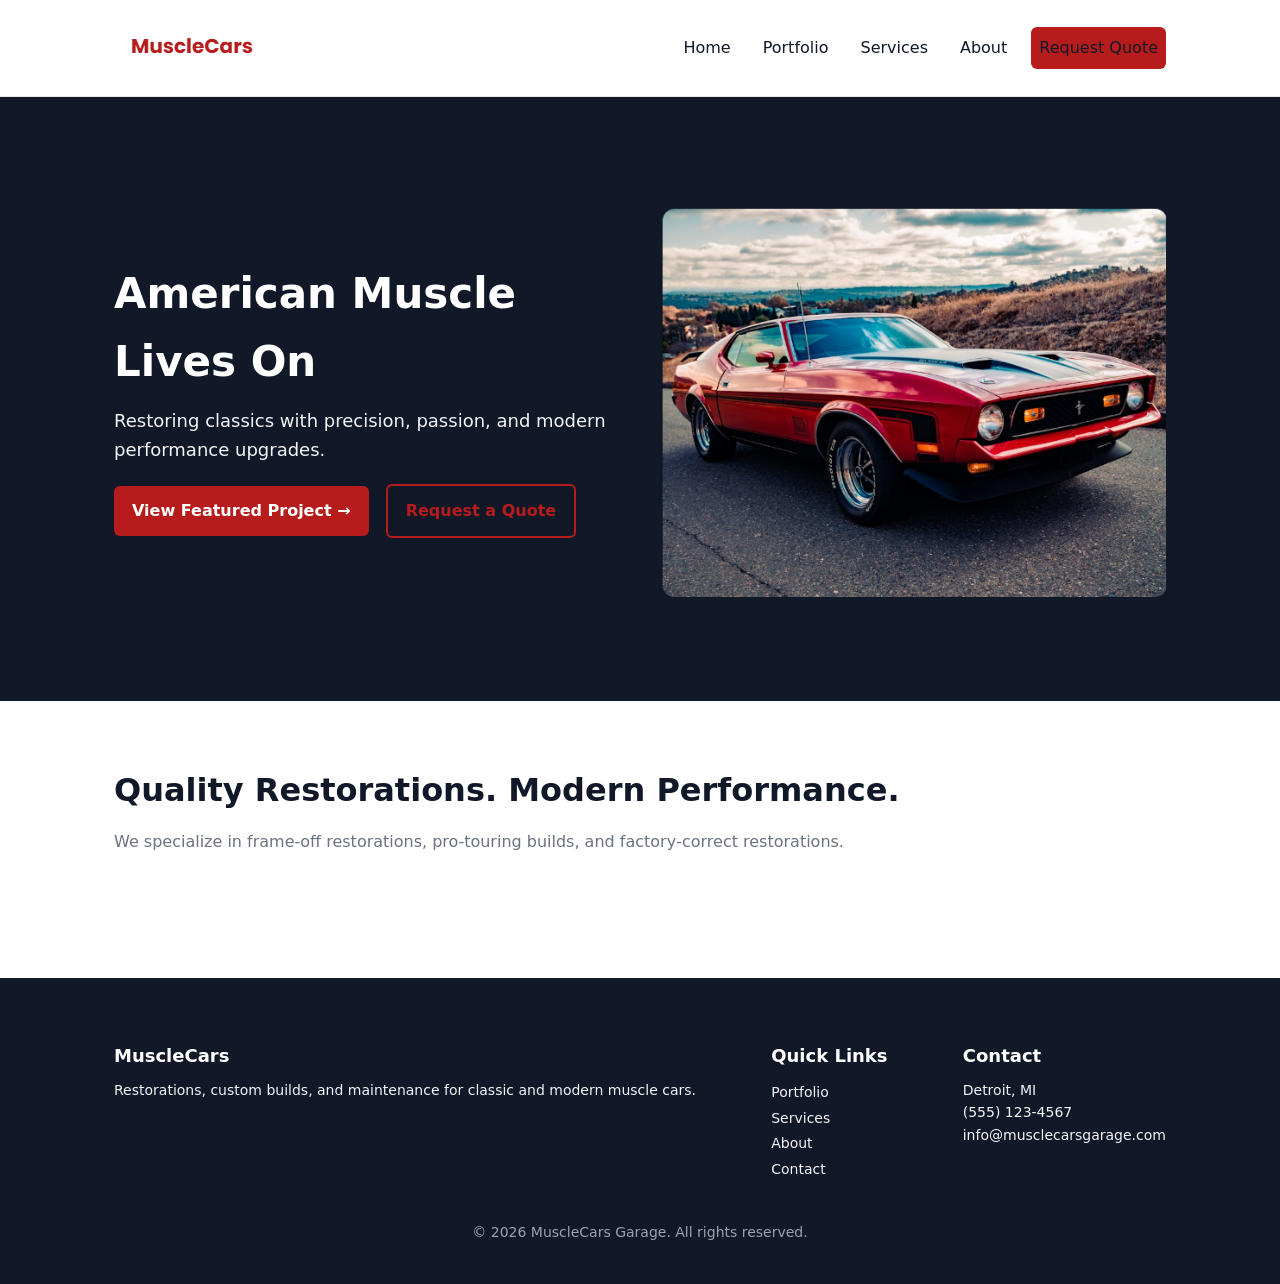
==== commit 0020ef86: "final adjustments" ====
--- a/index.html
+++ b/index.html
@@ -8,6 +8,10 @@
 </head>
 
 <body>
+
+  <!-- ============================
+       HEADER
+  ============================= -->
   <header class="site-header">
     <div class="container header-inner">
       <img src="images/MuscleCarLogo.png" alt="MuscleCars logo" class="logo" />
@@ -21,25 +25,55 @@
     </div>
   </header>
 
-  <main class="container">
-    <section class="hero">
-      <div class="hero-text">
-        <h1 class="hero-title">Preserving American Muscle</h1>
-        <p class="hero-sub">From restorations to pro‑touring builds, we bring classics back to life.</p>
-        <a href="portfolio.html#chevelle" class="btn btn-primary">View Featured Project →</a>
+  <!-- ============================
+       DARK HERO SECTION
+  ============================= -->
+  <section class="hero-dark">
+    <div class="container" style="display:flex;align-items:center;gap:40px;">
+      
+      <!-- LEFT TEXT -->
+      <div style="flex:1;">
+        <h1>American Muscle Lives On</h1>
+        <p>Restoring classics with precision, passion, and modern performance upgrades.</p>
+
+        <a href="portfolio.html#chevelle" class="btn btn-red" style="margin-right:12px;">
+          View Featured Project →
+        </a>
+
+        <a href="request-quote.html" class="btn btn-outline">
+          Request a Quote
+        </a>
       </div>
-      <div class="hero-image">
+
+      <!-- RIGHT IMAGE -->
+      <div style="flex:1;">
         <img src="images/RedMuscle.png" alt="Classic muscle car" />
       </div>
-    </section>
-  </main>
 
+    </div>
+  </section>
+
+  <!-- ============================
+       LIGHT SECTION BELOW HERO
+  ============================= -->
+  <section class="section-light">
+    <div class="container">
+      <h1>Quality Restorations. Modern Performance.</h1>
+      <p>We specialize in frame‑off restorations, pro‑touring builds, and factory‑correct restorations.</p>
+    </div>
+  </section>
+
+  <!-- ============================
+       FOOTER
+  ============================= -->
   <footer class="site-footer">
     <div class="container footer-inner">
+
       <div class="footer-col">
         <h4>MuscleCars</h4>
         <p>Restorations, custom builds, and maintenance for classic and modern muscle cars.</p>
       </div>
+
       <div class="footer-col">
         <h4>Quick Links</h4>
         <a href="portfolio.html">Portfolio</a><br />
@@ -47,12 +81,18 @@
         <a href="about.html">About</a><br />
         <a href="request-quote.html">Contact</a>
       </div>
+
       <div class="footer-col">
         <h4>Contact</h4>
-        <p>Detroit, MI<br />(555) 123-4567<br />info@musclecarsgarage.com</p>
+        <p>Detroit, MI<br />(555) 123‑4567<br />info@musclecarsgarage.com</p>
       </div>
+
     </div>
-    <p style="text-align:center; margin-top:16px; font-size:14px; color:#9CA3AF;">© 2026 MuscleCars Garage. All rights reserved.</p>
+
+    <p style="text-align:center;margin-top:16px;font-size:14px;color:#9CA3AF;">
+      © 2026 MuscleCars Garage. All rights reserved.
+    </p>
   </footer>
+
 </body>
 </html>
--- a/css/styles.css
+++ b/css/styles.css
@@ -1,36 +1,52 @@
 /* ------------------------------- */
 /* Root Variables & Global Styles  */
 /* ------------------------------- */
+/* Primary Red (buttons, subheadings) */
 :root {
-  --primary: #B71C1C;
-  --accent: #111827;
-  --bg: #F3F4F6;
-  --muted: #9CA3AF;
-  --radius: 8px;
+  --red: #B71C1C;
+
+  /* Case Study Label Yellow */
+  --yellow: #FACC15;
+
+  /* Dark Hero + Footer */
+  --dark: #111827;
+
+  /* Light Gray Background */
+  --light-gray: #F3F4F6;
+
+  /* Soft Border Gray */
+  --border-gray: #E5E7EB;
+
+  /* Muted Text Gray */
+  --muted: #6B7280;
+
+  /* Container Width */
   --container-width: 1100px;
-  font-family: Inter, system-ui, -apple-system, "Segoe UI", Roboto, "Helvetica Neue", Arial;
-}
-
-/* Smooth scrolling */
+
+  font-family: Inter, system-ui, -apple-system, "Segoe UI", Roboto, Arial;
+}
+
+/* ============================================
+   GLOBAL RESET
+   ============================================ */
+* {
+  margin: 0;
+  padding: 0;
+  box-sizing: border-box;
+}
+
 html {
   scroll-behavior: smooth;
 }
 
-* {
-  box-sizing: border-box;
-  margin: 0;
-  padding: 0;
-}
-
 body {
-  background: var(--bg);
-  color: var(--accent);
+  background: #ffffff;
+  color: var(--dark);
   line-height: 1.6;
 }
 
 img {
   max-width: 100%;
-  height: auto;
   display: block;
 }
 
@@ -40,10 +56,12 @@
   padding: 24px;
 }
 
-/* Header */
+/* ============================================
+   HEADER
+   ============================================ */
 .site-header {
   background: #fff;
-  border-bottom: 1px solid #e6e6e6;
+  border-bottom: 1px solid var(--border-gray);
   position: sticky;
   top: 0;
   z-index: 10;
@@ -51,164 +69,157 @@
 
 .header-inner {
   display: flex;
+  justify-content: space-between;
   align-items: center;
-  justify-content: space-between;
 }
 
 .logo {
   height: 48px;
 }
 
-.menu-toggle {
-  display: none;
-  background: none;
-  border: none;
-  font-size: 28px;
-  cursor: pointer;
-}
-
 .main-nav {
   display: flex;
   gap: 16px;
-  align-items: center;
 }
 
 .main-nav a {
   text-decoration: none;
-  color: var(--accent);
+  color: var(--dark);
+  font-weight: 500;
   padding: 8px;
-  font-weight: 500;
 }
 
 .nav-cta {
-  background: var(--primary);
-  color: #fff;
-  padding: 8px 12px;
+  background: var(--red);
+  color: #fff;
+  padding: 8px 14px;
   border-radius: 6px;
-  text-decoration: none;
   font-weight: 600;
 }
 
-/* Hero (Home) */
-.hero {
-  display: flex;
-  gap: 32px;
+/* ============================================
+   HOME PAGE — DARK HERO
+   ============================================ */
+.hero-dark {
+  background: var(--dark);
+  color: #fff;
+  padding: 80px 0;
+  display: flex;
   align-items: center;
-  padding: 60px 0;
-}
-
-.hero-text {
-  flex: 1;
-}
-
-.hero-title {
-  font-size: 40px;
+  gap: 40px;
+}
+
+.hero-dark h1 {
+  font-size: 42px;
   font-weight: 700;
   margin-bottom: 12px;
 }
 
-.hero-sub {
-  margin-bottom: 18px;
-  color: var(--muted);
+.hero-dark p {
   font-size: 18px;
-}
-
-.hero-image {
-  flex: 1;
-}
-
-/* Buttons */
+  color: var(--light-gray);
+  margin-bottom: 20px;
+}
+
 .btn {
   display: inline-block;
+  padding: 12px 18px;
+  border-radius: 6px;
+  font-weight: 600;
   text-decoration: none;
-  border-radius: 6px;
-  padding: 10px 16px;
-  font-weight: 600;
-}
-
-.btn-primary {
-  background: var(--primary);
-  color: #fff;
-}
-
-.btn-secondary {
-  background: #fff;
-  border: 2px solid var(--primary);
-  color: var(--primary);
-}
-
-/* Portfolio hero */
-.portfolio-hero {
-  padding: 40px 0 16px;
-}
-
-.portfolio-hero h1 {
+}
+
+.btn-red {
+  background: var(--red);
+  color: #fff;
+}
+
+.btn-outline {
+  border: 2px solid var(--red);
+  color: var(--red);
+  background: transparent;
+}
+
+/* ============================================
+   LIGHT SECTIONS (Services, About, etc.)
+   ============================================ */
+.section-light {
+  background: #fff;
+  padding: 40px 0;
+}
+
+.section-light h1 {
   font-size: 32px;
+  margin-bottom: 12px;
   font-weight: 700;
-  margin-bottom: 8px;
-}
-
-.portfolio-hero p {
+}
+
+.section-light p {
   color: var(--muted);
 }
 
-/* Gallery */
-.gallery-grid {
+/* ============================================
+   SERVICES CARDS
+   ============================================ */
+.services-grid {
   display: flex;
   gap: 24px;
-  flex-wrap: wrap;
-  margin-top: 24px;
-}
-
-.gallery-card {
-  background: #fff;
-  border-radius: var(--radius);
-  overflow: hidden;
+  margin-top: 32px;
+}
+
+.service-card {
+  background: #fff;
+  border: 1px solid var(--border-gray);
+  border-radius: 8px;
+  padding: 24px;
   flex: 1;
-  min-width: 260px;
-  box-shadow: 0 2px 4px rgba(0,0,0,0.04);
-  border: 1px solid #e5e7eb;
-}
-
-.gallery-card img {
-  width: 100%;
-  height: 180px;
-  object-fit: cover;
-}
-
-.gallery-card-body {
-  padding: 16px 18px 18px;
-}
-
-.gallery-card-body h3 {
-  font-size: 18px;
-  margin-bottom: 4px;
-  font-weight: 600;
-}
-
-.gallery-card-body p {
-  font-size: 14px;
+}
+
+.service-card h3 {
+  font-size: 20px;
+  margin-bottom: 8px;
+  color: var(--dark);
+}
+
+.service-card p {
   color: var(--muted);
-  margin-bottom: 12px;
-}
-
-.gallery-card-body a {
-  font-size: 14px;
-  text-decoration: none;
-  color: var(--primary);
-  font-weight: 600;
-}
-
-/* Case Studies */
+  margin-bottom: 8px;
+}
+
+/* ============================================
+   ABOUT CARDS
+   ============================================ */
+.about-grid {
+  display: flex;
+  gap: 24px;
+  margin-top: 32px;
+}
+
+.about-card {
+  background: #fff;
+  border: 1px solid var(--border-gray);
+  border-radius: 8px;
+  padding: 24px;
+  flex: 1;
+}
+
+.about-card h3 {
+  font-size: 20px;
+  margin-bottom: 8px;
+}
+
+/* ============================================
+   PORTFOLIO — CASE STUDIES
+   ============================================ */
 .case-study-section {
+  background: #fff;
+  border: 1px solid var(--border-gray);
+  border-radius: 8px;
+  padding: 32px;
   margin-top: 48px;
-  padding: 32px 24px;
-  background: #fff;
-  border-radius: var(--radius);
-  border: 1px solid #e5e7eb;
   opacity: 0;
   transform: translateY(20px);
-  transition: opacity 0.6s ease, transform 0.6s ease;
+  transition: 0.6s ease;
 }
 
 .case-study-section.visible {
@@ -216,43 +227,40 @@
   transform: translateY(0);
 }
 
+/* Yellow CASE STUDY label */
 .case-study-label {
-  font-size: 12px;
+  color: var(--yellow);
+  font-size: 14px;
   font-weight: 700;
   letter-spacing: 0.08em;
-  text-transform: uppercase;
-  color: var(--primary);
-  margin-bottom: 8px;
-}
-
-.case-study-section h2 {
-  font-size: 24px;
-  margin-bottom: 16px;
-  font-weight: 700;
-}
-
+  margin-bottom: 8px;
+}
+
+/* Red subheadings */
 .case-study-section h3 {
-  font-size: 16px;
+  color: var(--red);
+  font-size: 18px;
+  margin-top: 20px;
+  margin-bottom: 6px;
+}
+
+/* Tools/Parts Used Box */
+.tools-box {
+  background: var(--light-gray);
+  border: 1px solid var(--border-gray);
+  padding: 20px;
+  border-radius: 8px;
   margin-top: 16px;
-  margin-bottom: 6px;
-  font-weight: 600;
-}
-
-.case-study-section p {
-  font-size: 14px;
-  color: var(--accent);
+}
+
+.tools-box ul {
+  margin-left: 20px;
   line-height: 1.6;
 }
 
-.case-study-list {
-  margin-top: 8px;
-  margin-left: 18px;
-  font-size: 14px;
-  color: var(--accent);
-  line-height: 1.6;
-}
-
-/* Pagination */
+/* ============================================
+   PAGINATION
+   ============================================ */
 .pagination {
   display: flex;
   justify-content: center;
@@ -261,27 +269,27 @@
 }
 
 .page-btn {
-  background: #fff;
-  border: 1px solid #e5e7eb;
-  color: var(--accent);
-  padding: 8px 16px;
-  border-radius: var(--radius);
+  padding: 10px 16px;
+  border-radius: 6px;
+  border: 1px solid var(--border-gray);
+  background: #fff;
   cursor: pointer;
   font-weight: 600;
-  transition: background 0.3s ease;
 }
 
 .page-btn:hover {
-  background: var(--primary);
-  color: #fff;
-}
-
-/* Back to Top */
+  background: var(--red);
+  color: #fff;
+}
+
+/* ============================================
+   BACK TO TOP BUTTON
+   ============================================ */
 #backToTop {
   position: fixed;
   bottom: 24px;
   right: 24px;
-  background: var(--primary);
+  background: var(--red);
   color: #fff;
   border: none;
   border-radius: 50%;
@@ -289,234 +297,18 @@
   height: 48px;
   font-size: 18px;
   cursor: pointer;
-  box-shadow: 0 2px 6px rgba(0,0,0,0.2);
   display: none;
-  transition: opacity 0.3s ease;
 }
 
 #backToTop.show {
   display: block;
 }
 
-/* Services */
-.services-hero {
-  text-align: center;
-  padding: 48px 0 32px;
-}
-
-.services-hero h1 {
-  font-size: 32px;
-  margin-bottom: 12px;
-  font-weight: 700;
-}
-
-.services-hero p {
-  max-width: 640px;
-  margin: 0 auto;
-  color: var(--muted);
-}
-
-.services-grid {
-  display: flex;
-  gap: 24px;
-  flex-wrap: wrap;
-  margin-top: 32px;
-}
-
-.service-card {
-  background: #fff;
-  border-radius: var(--radius);
-  padding: 24px;
-  flex: 1;
-  min-width: 260px;
-  box-shadow: 0 2px 4px rgba(0,0,0,0.04);
-  border: 1px solid #e5e7eb;
-}
-
-.service-card h3 {
-  font-size: 20px;
-  margin-bottom: 8px;
-  font-weight: 600;
-}
-
-.service-card p {
-  color: var(--muted);
-  font-size: 14px;
-  margin-bottom: 8px;
-}
-
-.service-price {
-  font-weight: 600;
-  font-size: 14px;
-  color: var(--accent);
-}
-
-/* FAQ */
-.faq-section {
-  margin-top: 48px;
-  padding-top: 32px;
-  border-top: 1px solid #e5e7eb;
-}
-
-.faq-section h2 {
-  font-size: 24px;
-  margin-bottom: 16px;
-  font-weight: 700;
-}
-
-.faq-list {
-  display: flex;
-  flex-direction: column;
-  gap: 16px;
-}
-
-.faq-item h3 {
-  font-size: 16px;
-  margin-bottom: 4px;
-  font-weight: 600;
-}
-
-.faq-item p {
-  font-size: 14px;
-  color: var(--muted);
-}
-
-/* About */
-.about-hero {
-  padding: 40px 0 16px;
-}
-
-.about-hero h1 {
-  font-size: 32px;
-  font-weight: 700;
-  margin-bottom: 8px;
-}
-
-.about-hero p {
-  color: var(--muted);
-}
-
-.about-grid {
-  display: flex;
-  gap: 24px;
-  flex-wrap: wrap;
-  margin-top: 24px;
-}
-
-.about-card {
-  background: #fff;
-  border-radius: var(--radius);
-  padding: 24px;
-  flex: 1;
-  min-width: 260px;
-  box-shadow: 0 2px 4px rgba(0,0,0,0.04);
-  border: 1px solid #e5e7eb;
-}
-
-.about-card h3 {
-  font-size: 18px;
-  margin-bottom: 8px;
-  font-weight: 600;
-}
-
-.about-card p {
-  font-size: 14px;
-  color: var(--muted);
-}
-
-/* Request Quote */
-.quote-section {
-  text-align: center;
-  padding: 60px 0 40px;
-}
-
-.quote-section h1 {
-  font-size: 32px;
-  margin-bottom: 12px;
-  font-weight: 700;
-}
-
-.quote-section p {
-  color: var(--muted);
-  font-size: 16px;
-  max-width: 600px;
-  margin: 0 auto;
-}
-
-.quote-form-wrapper {
-  background: #fff;
-  border-radius: var(--radius);
-  box-shadow: 0 2px 6px rgba(0,0,0,0.05);
-  padding: 32px;
-  max-width: 720px;
-  margin: 40px auto;
-  border: 1px solid #e5e7eb;
-}
-
-.quote-form-wrapper form {
-  display: grid;
-  grid-template-columns: 1fr 1fr;
-  gap: 16px;
-}
-
-.quote-form-wrapper label {
-  font-weight: 600;
-  font-size: 14px;
-  margin-bottom: 4px;
-  display: block;
-}
-
-.quote-form-wrapper input,
-.quote-form-wrapper select,
-.quote-form-wrapper textarea {
-  width: 100%;
-  padding: 10px;
-  border: 1px solid #ddd;
-  border-radius: 6px;
-  font-size: 14px;
-}
-
-.quote-form-wrapper textarea {
-  grid-column: span 2;
-  resize: vertical;
-  min-height: 120px;
-}
-
-.form-note {
-  font-size: 13px;
-  color: var(--muted);
-  margin-top: 4px;
-}
-
-.checkbox-label {
-  grid-column: span 2;
-  display: flex;
-  align-items: center;
-  gap: 8px;
-  font-size: 14px;
-  margin-top: 8px;
-}
-
-.submit-btn {
-  grid-column: span 2;
-  background: var(--primary);
-  color: #fff;
-  border: none;
-  border-radius: 6px;
-  padding: 14px 0;
-  font-size: 16px;
-  font-weight: 600;
-  cursor: pointer;
-  margin-top: 12px;
-}
-
-.submit-btn:hover {
-  background: #a31212;
-}
-
-/* Footer */
+/* ============================================
+   FOOTER
+   ============================================ */
 .site-footer {
-  background: var(--accent);
+  background: var(--dark);
   color: #fff;
   padding: 40px 0;
   margin-top: 60px;
@@ -524,29 +316,25 @@
 
 .footer-inner {
   display: flex;
+  justify-content: space-between;
   gap: 24px;
-  justify-content: space-between;
-  flex-wrap: wrap;
 }
 
 .footer-col h4 {
-  color: #fff;
-  font-weight: 700;
-  margin-bottom: 8px;
-}
-
-.footer-col p {
-  color: #d1d5db;
+  margin-bottom: 8px;
+  font-size: 18px;
+}
+
+.footer-col p,
+.footer-col a {
+  color: var(--light-gray);
   font-size: 14px;
-  line-height: 1.5;
 }
 
 .footer-col a {
-  color: #fff;
   text-decoration: none;
-  font-size: 14px;
 }
 
 .footer-col a:hover {
   text-decoration: underline;
-}
+}
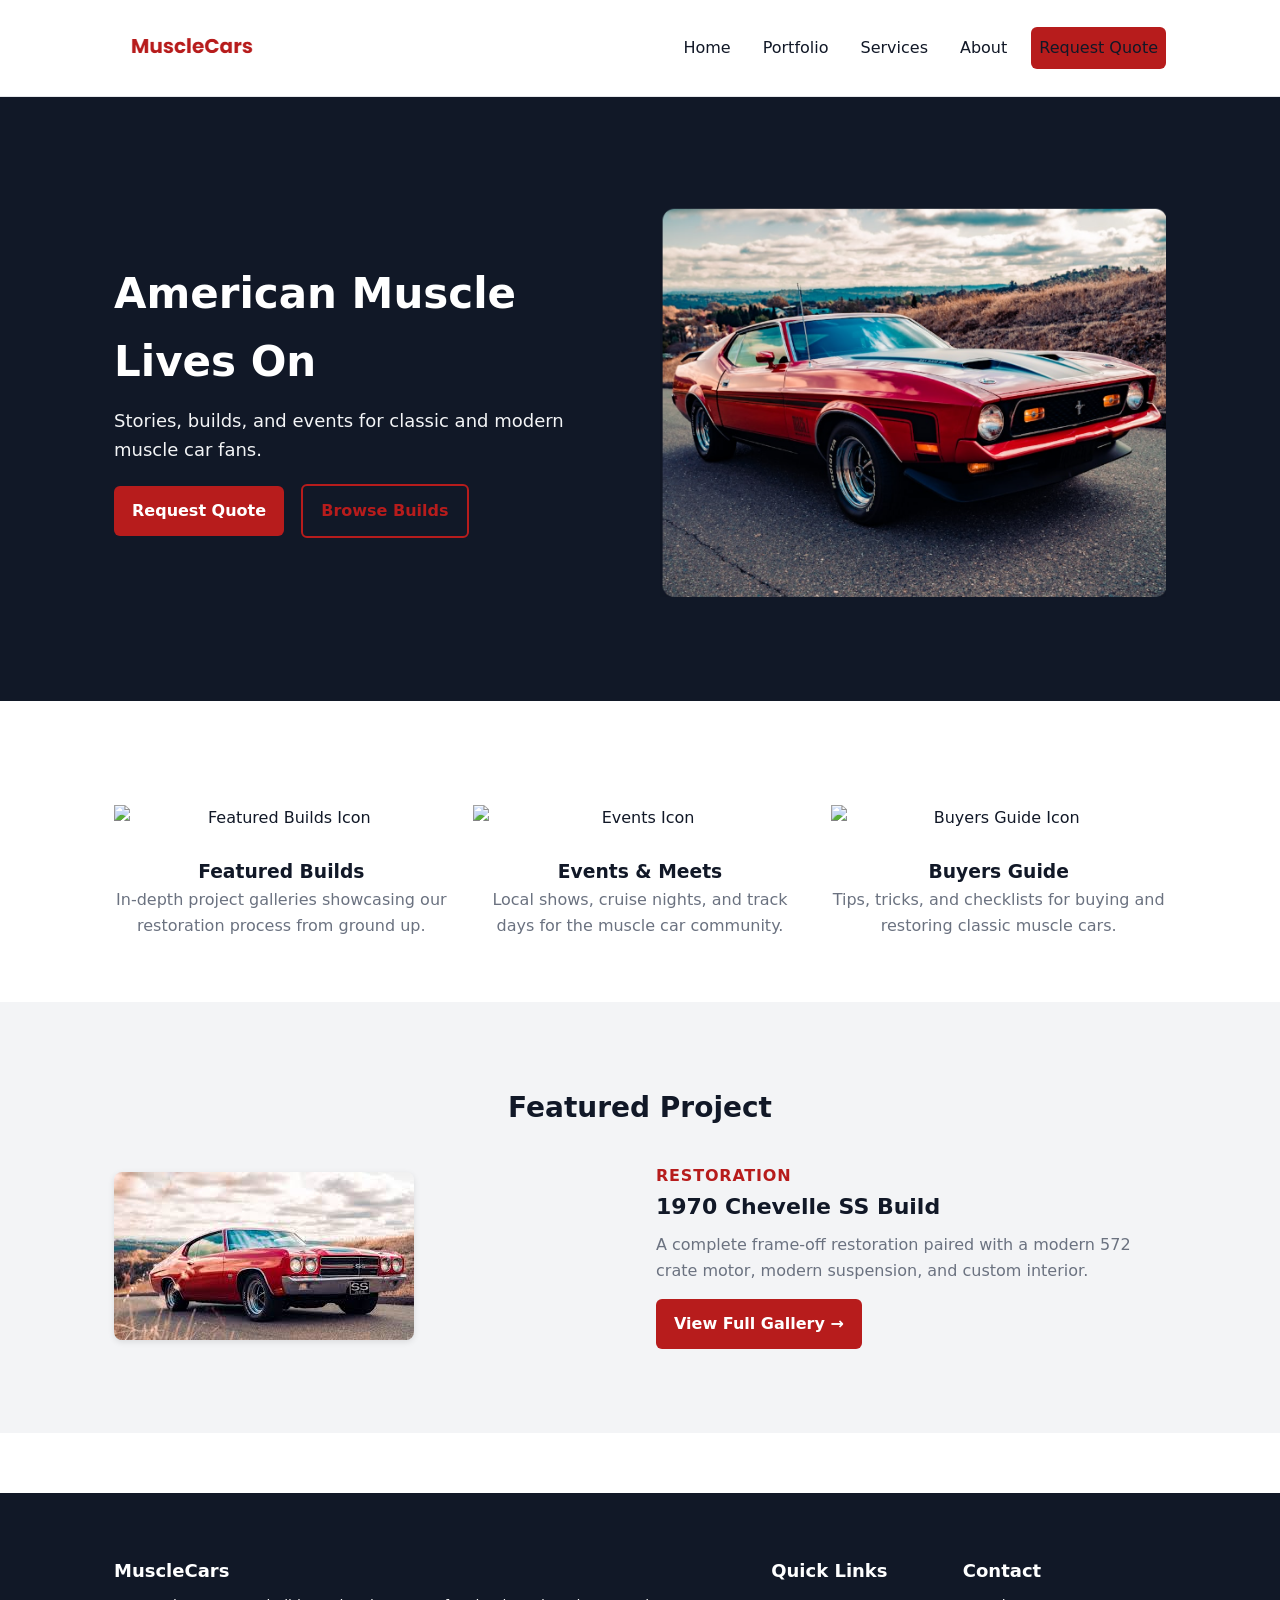
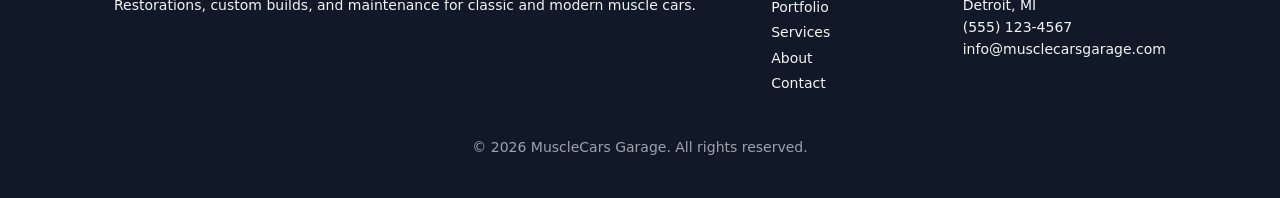
==== commit e3fcc692: "final home adjustments" ====
--- a/index.html
+++ b/index.html
@@ -9,9 +9,7 @@
 
 <body>
 
-  <!-- ============================
-       HEADER
-  ============================= -->
+  <!-- HEADER -->
   <header class="site-header">
     <div class="container header-inner">
       <img src="images/MuscleCarLogo.png" alt="MuscleCars logo" class="logo" />
@@ -25,50 +23,76 @@
     </div>
   </header>
 
-  <!-- ============================
-       DARK HERO SECTION
-  ============================= -->
+  <!-- DARK HERO -->
   <section class="hero-dark">
     <div class="container" style="display:flex;align-items:center;gap:40px;">
-      
-      <!-- LEFT TEXT -->
       <div style="flex:1;">
         <h1>American Muscle Lives On</h1>
-        <p>Restoring classics with precision, passion, and modern performance upgrades.</p>
+        <p>Stories, builds, and events for classic and modern muscle car fans.</p>
 
-        <a href="portfolio.html#chevelle" class="btn btn-red" style="margin-right:12px;">
-          View Featured Project →
+        <a href="request-quote.html" class="btn btn-red" style="margin-right:12px;">
+          Request Quote
         </a>
 
-        <a href="request-quote.html" class="btn btn-outline">
-          Request a Quote
+        <a href="portfolio.html" class="btn btn-outline">
+          Browse Builds
         </a>
       </div>
 
-      <!-- RIGHT IMAGE -->
       <div style="flex:1;">
         <img src="images/RedMuscle.png" alt="Classic muscle car" />
       </div>
-
     </div>
   </section>
 
-  <!-- ============================
-       LIGHT SECTION BELOW HERO
-  ============================= -->
+  <!-- FEATURE CARDS -->
   <section class="section-light">
-    <div class="container">
-      <h1>Quality Restorations. Modern Performance.</h1>
-      <p>We specialize in frame‑off restorations, pro‑touring builds, and factory‑correct restorations.</p>
+    <div class="container" style="display:flex;gap:24px;flex-wrap:wrap;text-align:center;justify-content:center;margin-top:40px;">
+      <div style="flex:1;min-width:260px;">
+        <img src="images/icon-wrench.png" alt="Featured Builds Icon" style="height:40px;margin-bottom:12px;">
+        <h3 style="font-weight:600;">Featured Builds</h3>
+        <p style="color:var(--muted);">In-depth project galleries showcasing our restoration process from ground up.</p>
+      </div>
+
+      <div style="flex:1;min-width:260px;">
+        <img src="images/icon-calendar.png" alt="Events Icon" style="height:40px;margin-bottom:12px;">
+        <h3 style="font-weight:600;">Events & Meets</h3>
+        <p style="color:var(--muted);">Local shows, cruise nights, and track days for the muscle car community.</p>
+      </div>
+
+      <div style="flex:1;min-width:260px;">
+        <img src="images/icon-book.png" alt="Buyers Guide Icon" style="height:40px;margin-bottom:12px;">
+        <h3 style="font-weight:600;">Buyers Guide</h3>
+        <p style="color:var(--muted);">Tips, tricks, and checklists for buying and restoring classic muscle cars.</p>
+      </div>
     </div>
   </section>
 
-  <!-- ============================
-       FOOTER
-  ============================= -->
+  <!-- FEATURED PROJECT -->
+  <section class="section-light" style="background:var(--light-gray);padding:60px 0;">
+    <div class="container" style="text-align:center;">
+      <h2 style="font-size:28px;font-weight:700;margin-bottom:32px;">Featured Project</h2>
+
+      <div style="display:flex;flex-wrap:wrap;gap:32px;align-items:center;justify-content:center;">
+        <div style="flex:1;min-width:320px;">
+          <img src="images/Chevelle.png" alt="1970 Chevelle SS" style="border-radius:8px;box-shadow:0 2px 6px rgba(0,0,0,0.1);">
+        </div>
+
+        <div style="flex:1;min-width:320px;text-align:left;">
+          <p style="color:var(--red);font-weight:700;letter-spacing:0.05em;">RESTORATION</p>
+          <h3 style="font-size:22px;font-weight:700;margin-bottom:8px;">1970 Chevelle SS Build</h3>
+          <p style="color:var(--muted);margin-bottom:16px;">
+            A complete frame‑off restoration paired with a modern 572 crate motor, modern suspension, and custom interior.
+          </p>
+          <a href="portfolio.html#chevelle" class="btn btn-red">View Full Gallery →</a>
+        </div>
+      </div>
+    </div>
+  </section>
+
+  <!-- FOOTER -->
   <footer class="site-footer">
     <div class="container footer-inner">
-
       <div class="footer-col">
         <h4>MuscleCars</h4>
         <p>Restorations, custom builds, and maintenance for classic and modern muscle cars.</p>
@@ -86,7 +110,6 @@
         <h4>Contact</h4>
         <p>Detroit, MI<br />(555) 123‑4567<br />info@musclecarsgarage.com</p>
       </div>
-
     </div>
 
     <p style="text-align:center;margin-top:16px;font-size:14px;color:#9CA3AF;">
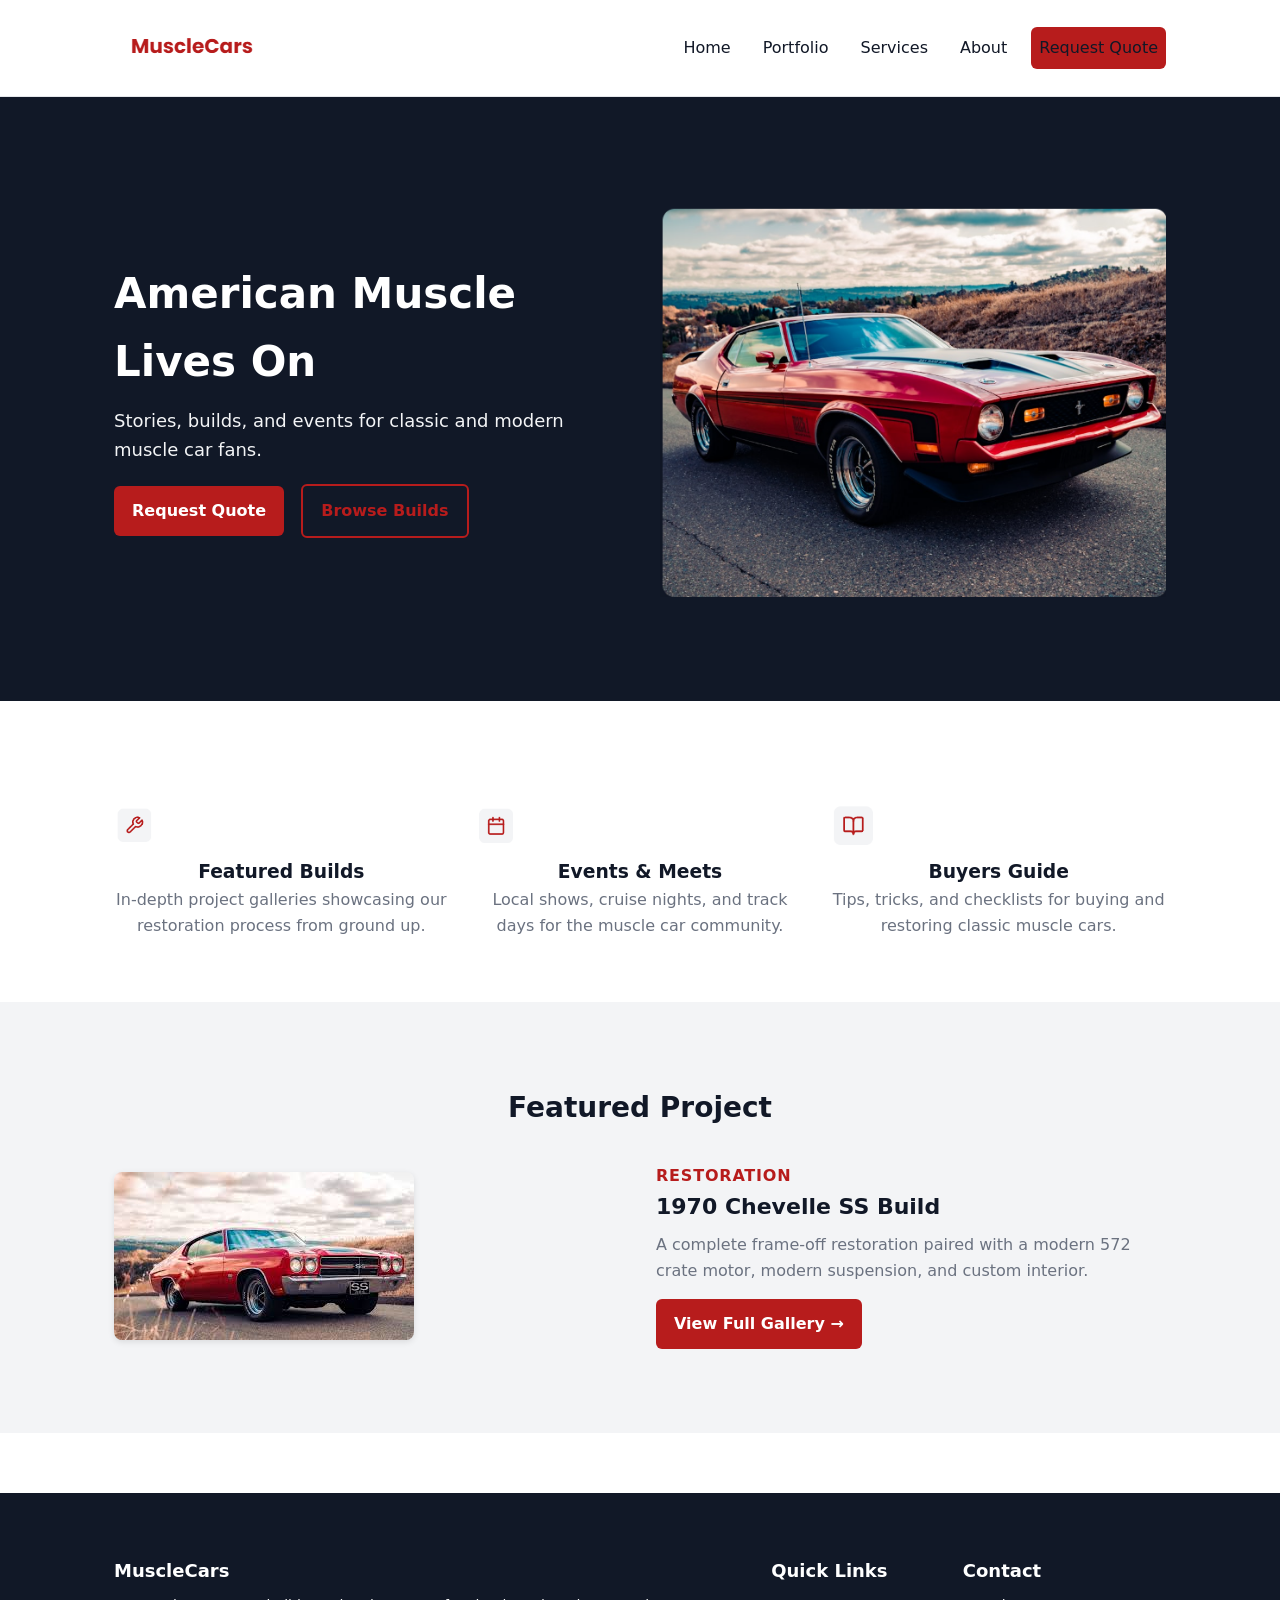
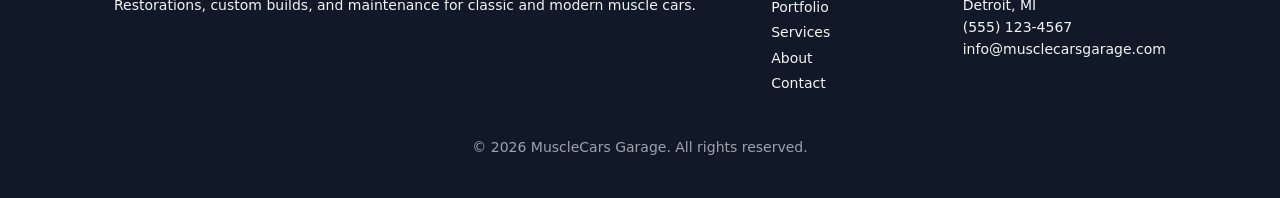
==== commit 6baea257: "add" ====
--- a/index.html
+++ b/index.html
@@ -49,19 +49,19 @@
   <section class="section-light">
     <div class="container" style="display:flex;gap:24px;flex-wrap:wrap;text-align:center;justify-content:center;margin-top:40px;">
       <div style="flex:1;min-width:260px;">
-        <img src="images/icon-wrench.png" alt="Featured Builds Icon" style="height:40px;margin-bottom:12px;">
+        <img src="images/FB Icon.png" alt="Featured Builds Icon" style="height:40px;margin-bottom:12px;">
         <h3 style="font-weight:600;">Featured Builds</h3>
         <p style="color:var(--muted);">In-depth project galleries showcasing our restoration process from ground up.</p>
       </div>
 
       <div style="flex:1;min-width:260px;">
-        <img src="images/icon-calendar.png" alt="Events Icon" style="height:40px;margin-bottom:12px;">
+        <img src="images/EM Icon.png" alt="Events Icon" style="height:40px;margin-bottom:12px;">
         <h3 style="font-weight:600;">Events & Meets</h3>
         <p style="color:var(--muted);">Local shows, cruise nights, and track days for the muscle car community.</p>
       </div>
 
       <div style="flex:1;min-width:260px;">
-        <img src="images/icon-book.png" alt="Buyers Guide Icon" style="height:40px;margin-bottom:12px;">
+        <img src="images/BG Icon.png" alt="Buyers Guide Icon" style="height:40px;margin-bottom:12px;">
         <h3 style="font-weight:600;">Buyers Guide</h3>
         <p style="color:var(--muted);">Tips, tricks, and checklists for buying and restoring classic muscle cars.</p>
       </div>
--- a/css/styles.css
+++ b/css/styles.css
@@ -2,27 +2,17 @@
 /* Root Variables & Global Styles  */
 /* ------------------------------- */
 /* Primary Red (buttons, subheadings) */
+/* ============================================
+   COLOR PALETTE (Exact Hex Codes)
+   ============================================ */
 :root {
   --red: #B71C1C;
-
-  /* Case Study Label Yellow */
   --yellow: #FACC15;
-
-  /* Dark Hero + Footer */
   --dark: #111827;
-
-  /* Light Gray Background */
   --light-gray: #F3F4F6;
-
-  /* Soft Border Gray */
   --border-gray: #E5E7EB;
-
-  /* Muted Text Gray */
   --muted: #6B7280;
-
-  /* Container Width */
   --container-width: 1100px;
-
   font-family: Inter, system-ui, -apple-system, "Segoe UI", Roboto, Arial;
 }
 
@@ -98,7 +88,7 @@
 }
 
 /* ============================================
-   HOME PAGE — DARK HERO
+   HERO (Dark for Home)
    ============================================ */
 .hero-dark {
   background: var(--dark);
@@ -127,11 +117,16 @@
   border-radius: 6px;
   font-weight: 600;
   text-decoration: none;
+  transition: all 0.3s ease;
 }
 
 .btn-red {
   background: var(--red);
   color: #fff;
+}
+
+.btn-red:hover {
+  background: #9b1515;
 }
 
 .btn-outline {
@@ -140,8 +135,13 @@
   background: transparent;
 }
 
-/* ============================================
-   LIGHT SECTIONS (Services, About, etc.)
+.btn-outline:hover {
+  background: var(--red);
+  color: #fff;
+}
+
+/* ============================================
+   LIGHT SECTIONS
    ============================================ */
 .section-light {
   background: #fff;
@@ -159,12 +159,13 @@
 }
 
 /* ============================================
-   SERVICES CARDS
+   SERVICES GRID
    ============================================ */
 .services-grid {
   display: flex;
   gap: 24px;
   margin-top: 32px;
+  flex-wrap: wrap;
 }
 
 .service-card {
@@ -173,43 +174,86 @@
   border-radius: 8px;
   padding: 24px;
   flex: 1;
-}
-
-.service-card h3 {
-  font-size: 20px;
-  margin-bottom: 8px;
-  color: var(--dark);
-}
-
-.service-card p {
+  min-width: 280px;
+}
+
+/* ============================================
+   ABOUT GRID
+   ============================================ */
+.about-grid {
+  display: flex;
+  gap: 24px;
+  margin-top: 32px;
+  flex-wrap: wrap;
+}
+
+.about-card {
+  background: #fff;
+  border: 1px solid var(--border-gray);
+  border-radius: 8px;
+  padding: 24px;
+  flex: 1;
+  min-width: 280px;
+}
+
+/* ============================================
+   PORTFOLIO GALLERY GRID
+   ============================================ */
+.gallery-grid {
+  display: flex;
+  flex-wrap: wrap;
+  gap: 24px;
+  justify-content: center;
+  margin-top: 32px;
+}
+
+.gallery-card {
+  background: #fff;
+  border: 1px solid var(--border-gray);
+  border-radius: 8px;
+  overflow: hidden;
+  width: 320px;
+  box-shadow: 0 2px 6px rgba(0, 0, 0, 0.05);
+  transition: transform 0.3s ease;
+}
+
+.gallery-card:hover {
+  transform: translateY(-4px);
+}
+
+.gallery-card img {
+  width: 100%;
+  height: 220px;
+  object-fit: cover;
+}
+
+.gallery-card-body {
+  padding: 16px;
+}
+
+.gallery-card-body h3 {
+  font-size: 18px;
+  font-weight: 700;
+  margin-bottom: 4px;
+}
+
+.gallery-card-body p {
   color: var(--muted);
   margin-bottom: 8px;
 }
 
-/* ============================================
-   ABOUT CARDS
-   ============================================ */
-.about-grid {
-  display: flex;
-  gap: 24px;
-  margin-top: 32px;
-}
-
-.about-card {
-  background: #fff;
-  border: 1px solid var(--border-gray);
-  border-radius: 8px;
-  padding: 24px;
-  flex: 1;
-}
-
-.about-card h3 {
-  font-size: 20px;
-  margin-bottom: 8px;
-}
-
-/* ============================================
-   PORTFOLIO — CASE STUDIES
+.gallery-card-body a {
+  color: var(--red);
+  font-weight: 600;
+  text-decoration: none;
+}
+
+.gallery-card-body a:hover {
+  text-decoration: underline;
+}
+
+/* ============================================
+   CASE STUDIES
    ============================================ */
 .case-study-section {
   background: #fff;
@@ -227,7 +271,6 @@
   transform: translateY(0);
 }
 
-/* Yellow CASE STUDY label */
 .case-study-label {
   color: var(--yellow);
   font-size: 14px;
@@ -236,7 +279,6 @@
   margin-bottom: 8px;
 }
 
-/* Red subheadings */
 .case-study-section h3 {
   color: var(--red);
   font-size: 18px;
@@ -244,7 +286,6 @@
   margin-bottom: 6px;
 }
 
-/* Tools/Parts Used Box */
 .tools-box {
   background: var(--light-gray);
   border: 1px solid var(--border-gray);
@@ -259,7 +300,7 @@
 }
 
 /* ============================================
-   PAGINATION
+   PAGINATION + BACK TO TOP
    ============================================ */
 .pagination {
   display: flex;
@@ -282,9 +323,6 @@
   color: #fff;
 }
 
-/* ============================================
-   BACK TO TOP BUTTON
-   ============================================ */
 #backToTop {
   position: fixed;
   bottom: 24px;
@@ -318,6 +356,7 @@
   display: flex;
   justify-content: space-between;
   gap: 24px;
+  flex-wrap: wrap;
 }
 
 .footer-col h4 {
@@ -337,4 +376,156 @@
 
 .footer-col a:hover {
   text-decoration: underline;
-}+}
+
+/* ============================================
+   RESPONSIVE DESIGN
+   ============================================ */
+@media (max-width: 1024px) {
+  .hero-dark {
+    flex-direction: column;
+    text-align: center;
+  }
+
+  .hero-dark img {
+    margin-top: 24px;
+  }
+
+  .gallery-grid {
+    justify-content: center;
+  }
+
+  .gallery-card {
+    width: 45%;
+  }
+}
+
+@media (max-width: 768px) {
+  .gallery-card {
+    width: 100%;
+  }
+
+  .services-grid,
+  .about-grid {
+    flex-direction: column;
+  }
+
+  .footer-inner {
+    flex-direction: column
+    /* FIX PORTFOLIO GALLERY ALIGNMENT */
+.gallery-grid {
+  display: flex;
+  flex-wrap: wrap;
+  gap: 24px;
+  justify-content: center;
+  margin-top: 32px;
+}
+
+.gallery-card {
+  background: #fff;
+  border: 1px solid var(--border-gray);
+  border-radius: 8px;
+  overflow: hidden;
+  width: 320px; /* forces perfect 3‑column layout */
+  box-shadow: 0 2px 6px rgba(0, 0, 0, 0.05);
+  transition: transform 0.3s ease;
+}
+
+.gallery-card:hover {
+  transform: translateY(-4px);
+}
+
+.gallery-card img {
+  width: 100%;
+  height: 220px;
+  object-fit: cover;
+}
+
+.gallery-card-body {
+  padding: 16px;
+}
+@media (max-width: 1024px) {
+  .gallery-card {
+    width: 45%;
+  }
+}
+
+@media (max-width: 768px) {
+  .gallery-card {
+    width: 100%;
+  }
+}
+/* SERVICES GRID FIX */
+.services-grid {
+  display: flex;
+  flex-wrap: wrap;
+  gap: 24px;
+  justify-content: center;
+  margin-top: 32px;
+}
+
+.service-card {
+  background: #fff;
+  border: 1px solid var(--border-gray);
+  border-radius: 8px;
+  padding: 24px;
+  flex: 1;
+  min-width: 280px;
+  max-width: 320px;
+  box-shadow: 0 2px 6px rgba(0, 0, 0, 0.05);
+  transition: transform 0.3s ease;
+}
+
+.service-card:hover {
+  transform: translateY(-4px);
+}
+
+/* RESPONSIVE */
+@media (max-width: 1024px) {
+  .service-card {
+    max-width: 45%;
+  }
+}
+
+@media (max-width: 768px) {
+  .service-card {
+    max-width: 100%;
+  }
+}
+/* ABOUT PAGE GRID FIX */
+.about-grid {
+  display: flex;
+  flex-wrap: wrap;
+  gap: 24px;
+  justify-content: center;
+  margin-top: 32px;
+}
+
+.about-card {
+  background: #fff;
+  border: 1px solid var(--border-gray);
+  border-radius: 8px;
+  padding: 24px;
+  flex: 1;
+  min-width: 240px;
+  max-width: 260px;
+  box-shadow: 0 2px 6px rgba(0, 0, 0, 0.05);
+  transition: transform 0.3s ease;
+}
+
+.about-card:hover {
+  transform: translateY(-4px);
+}
+
+/* RESPONSIVE */
+@media (max-width: 1024px) {
+  .about-card {
+    max-width: 45%;
+  }
+}
+
+@media (max-width: 768px) {
+  .about-card {
+    max-width: 100%;
+  }
+}
